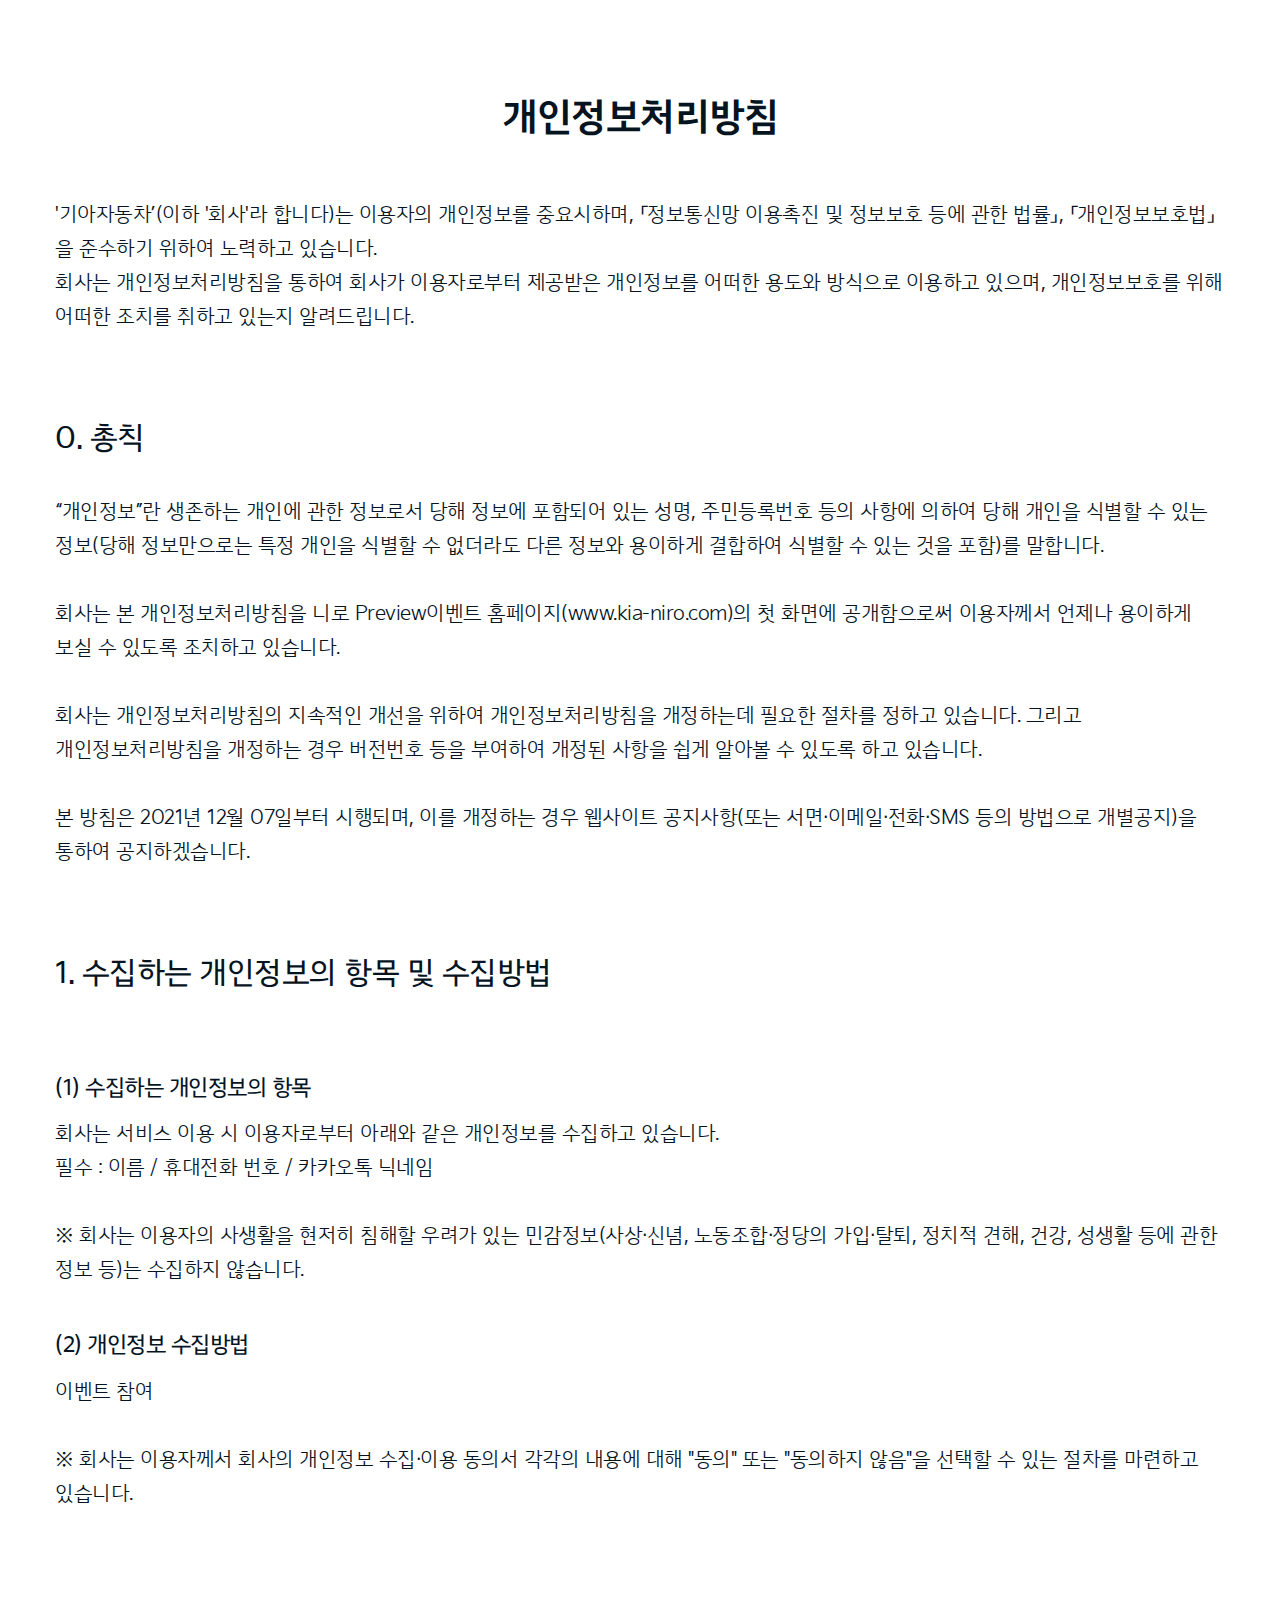
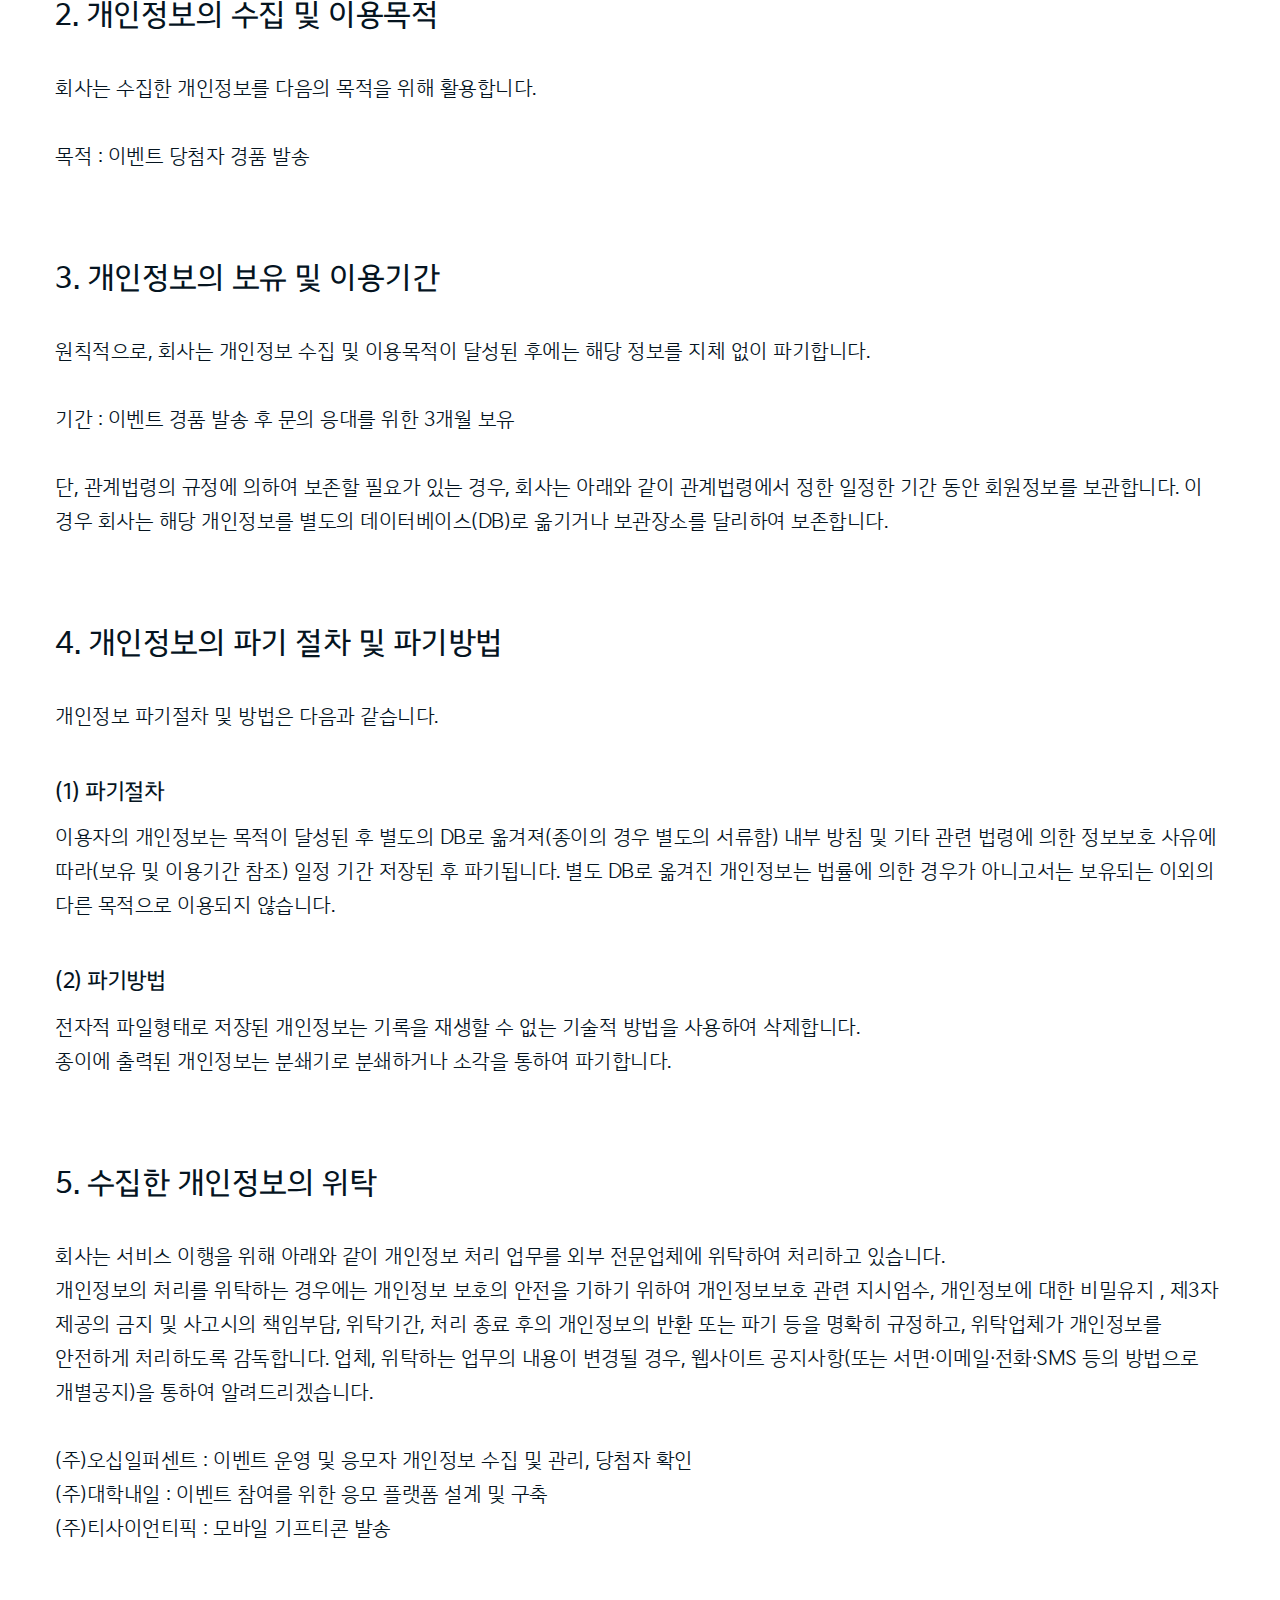
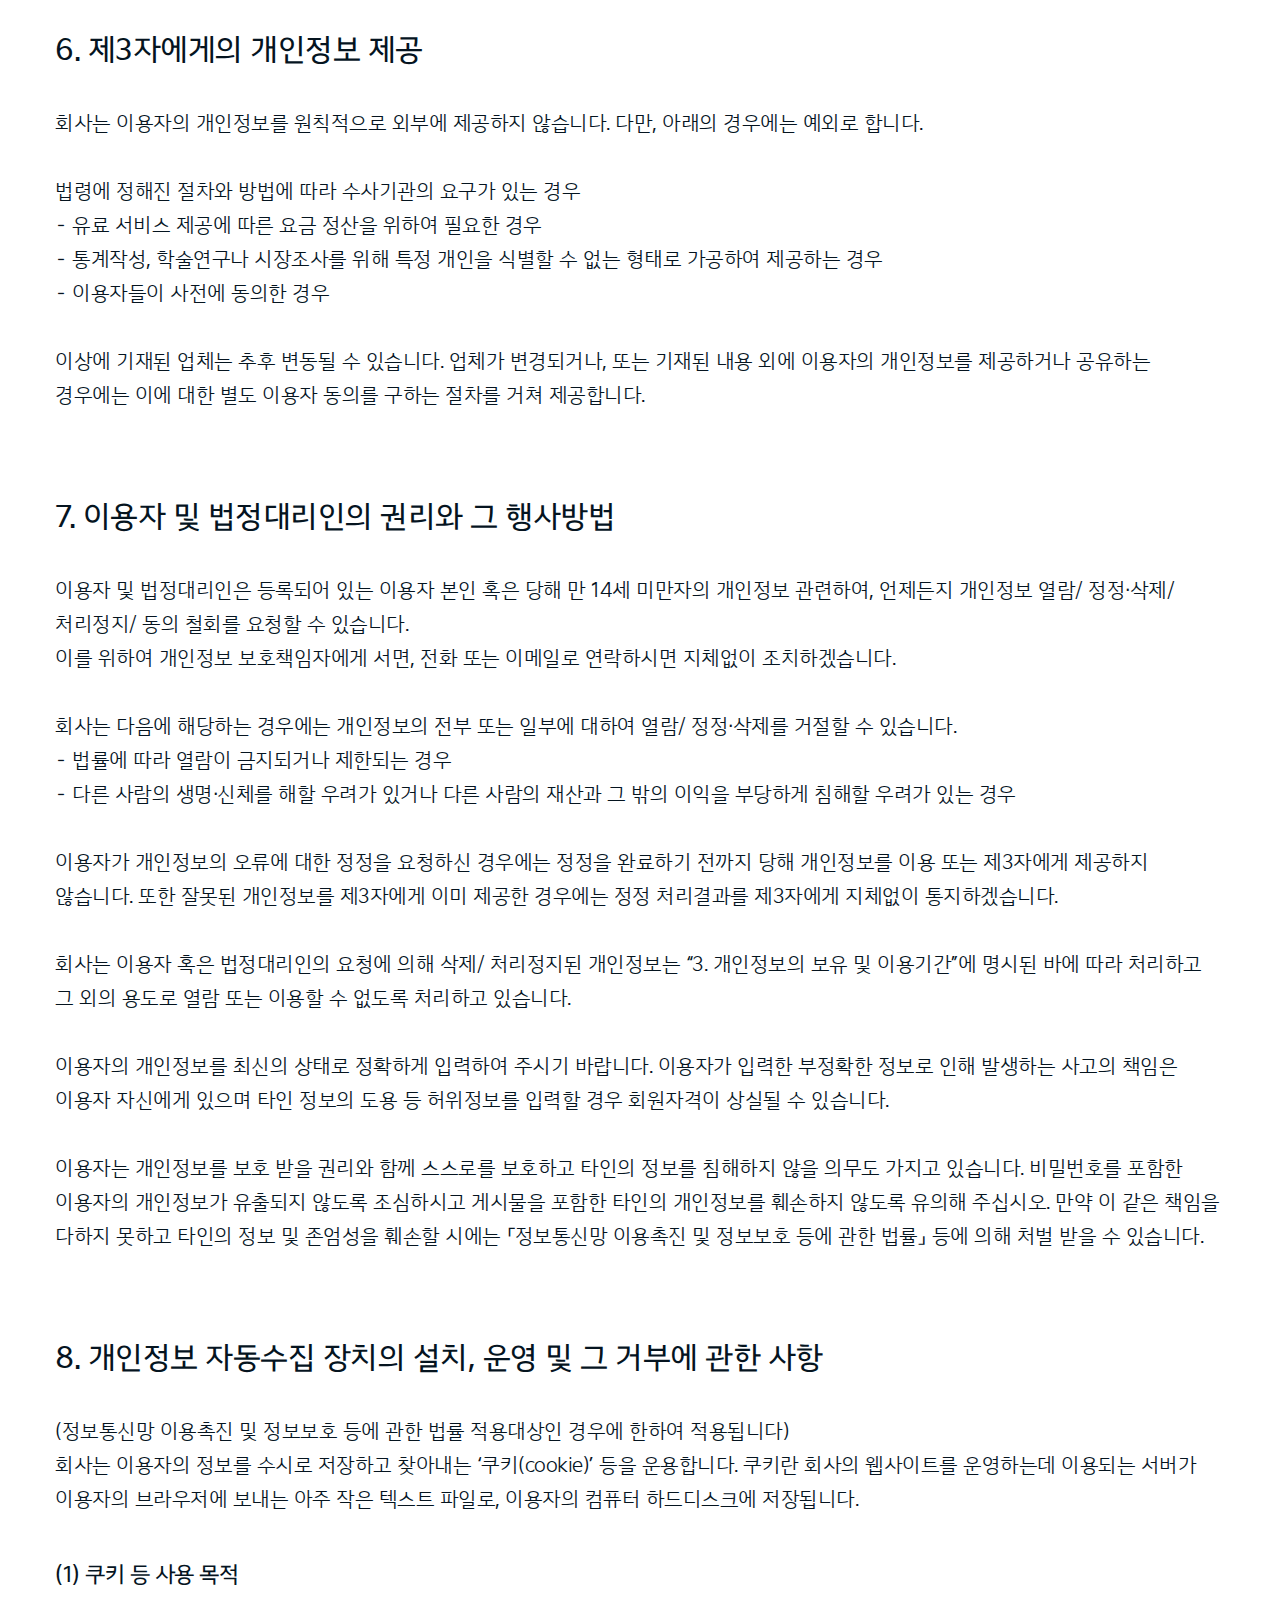
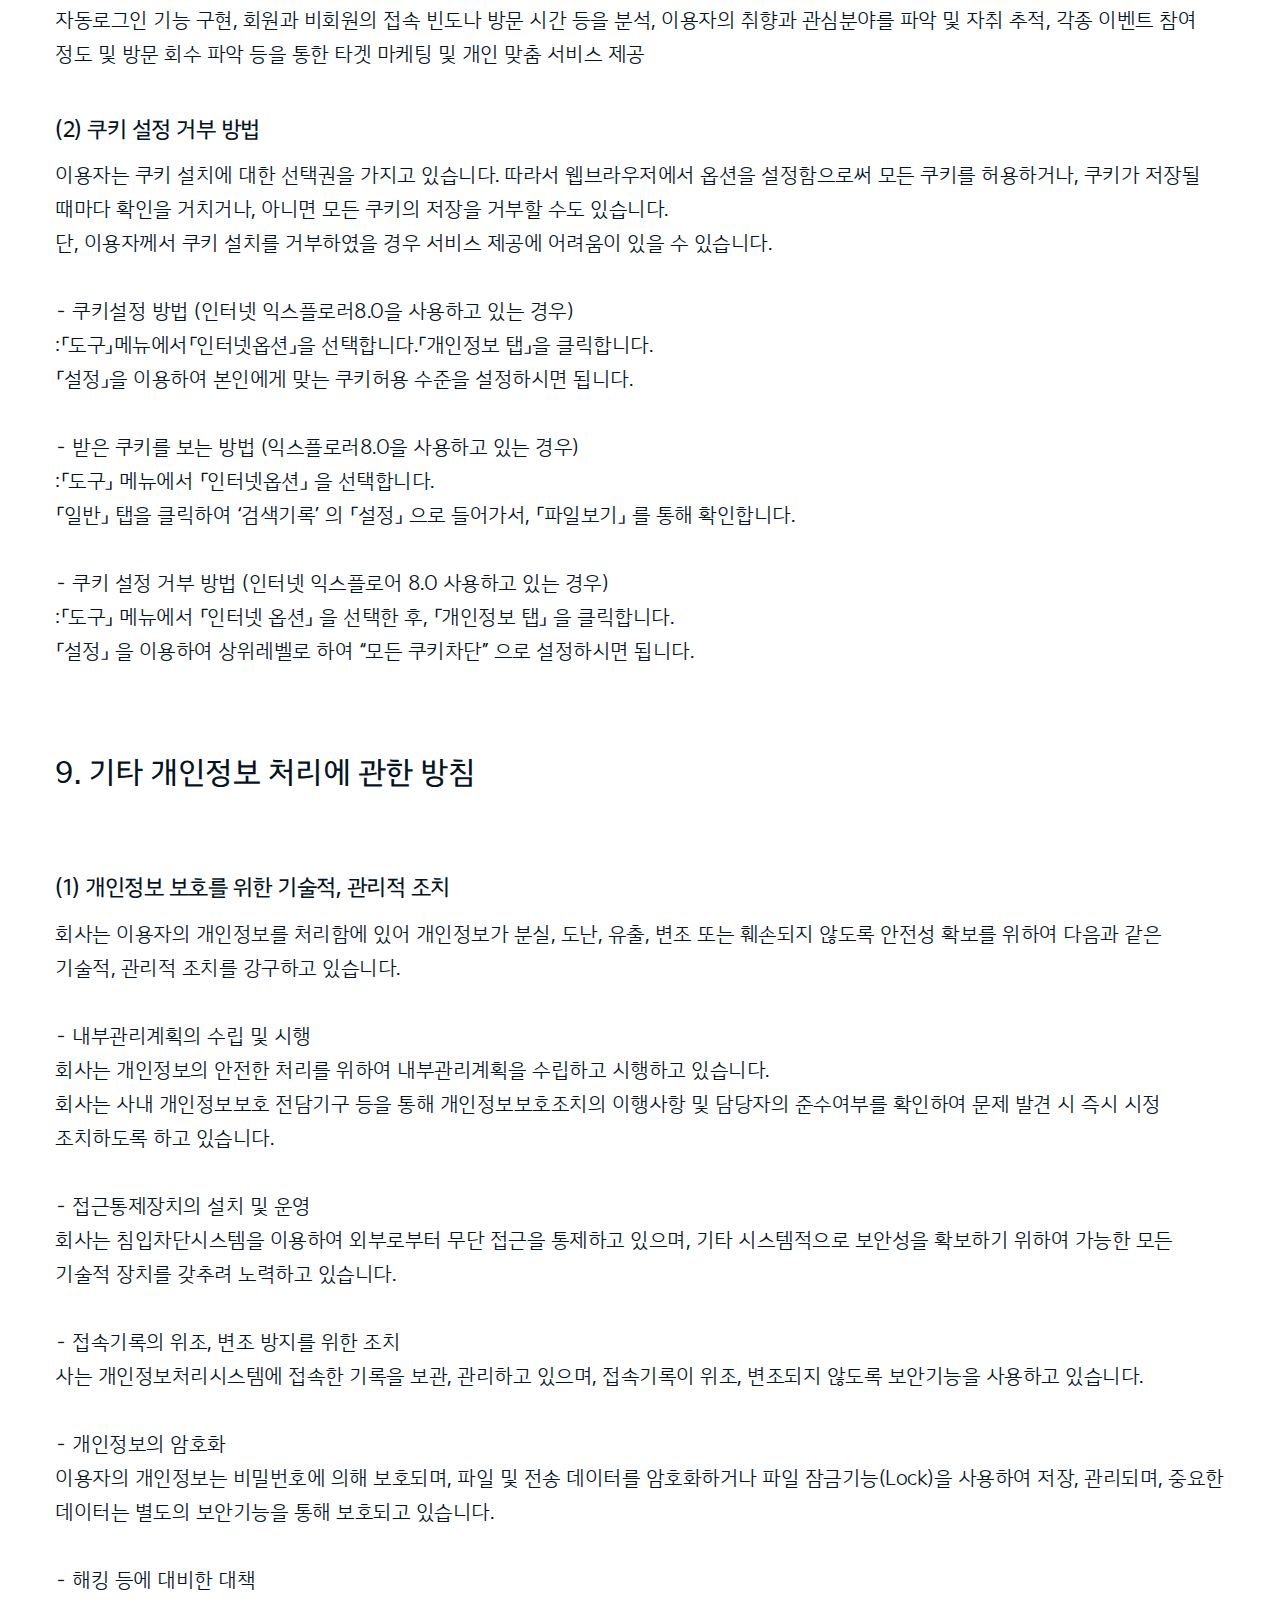
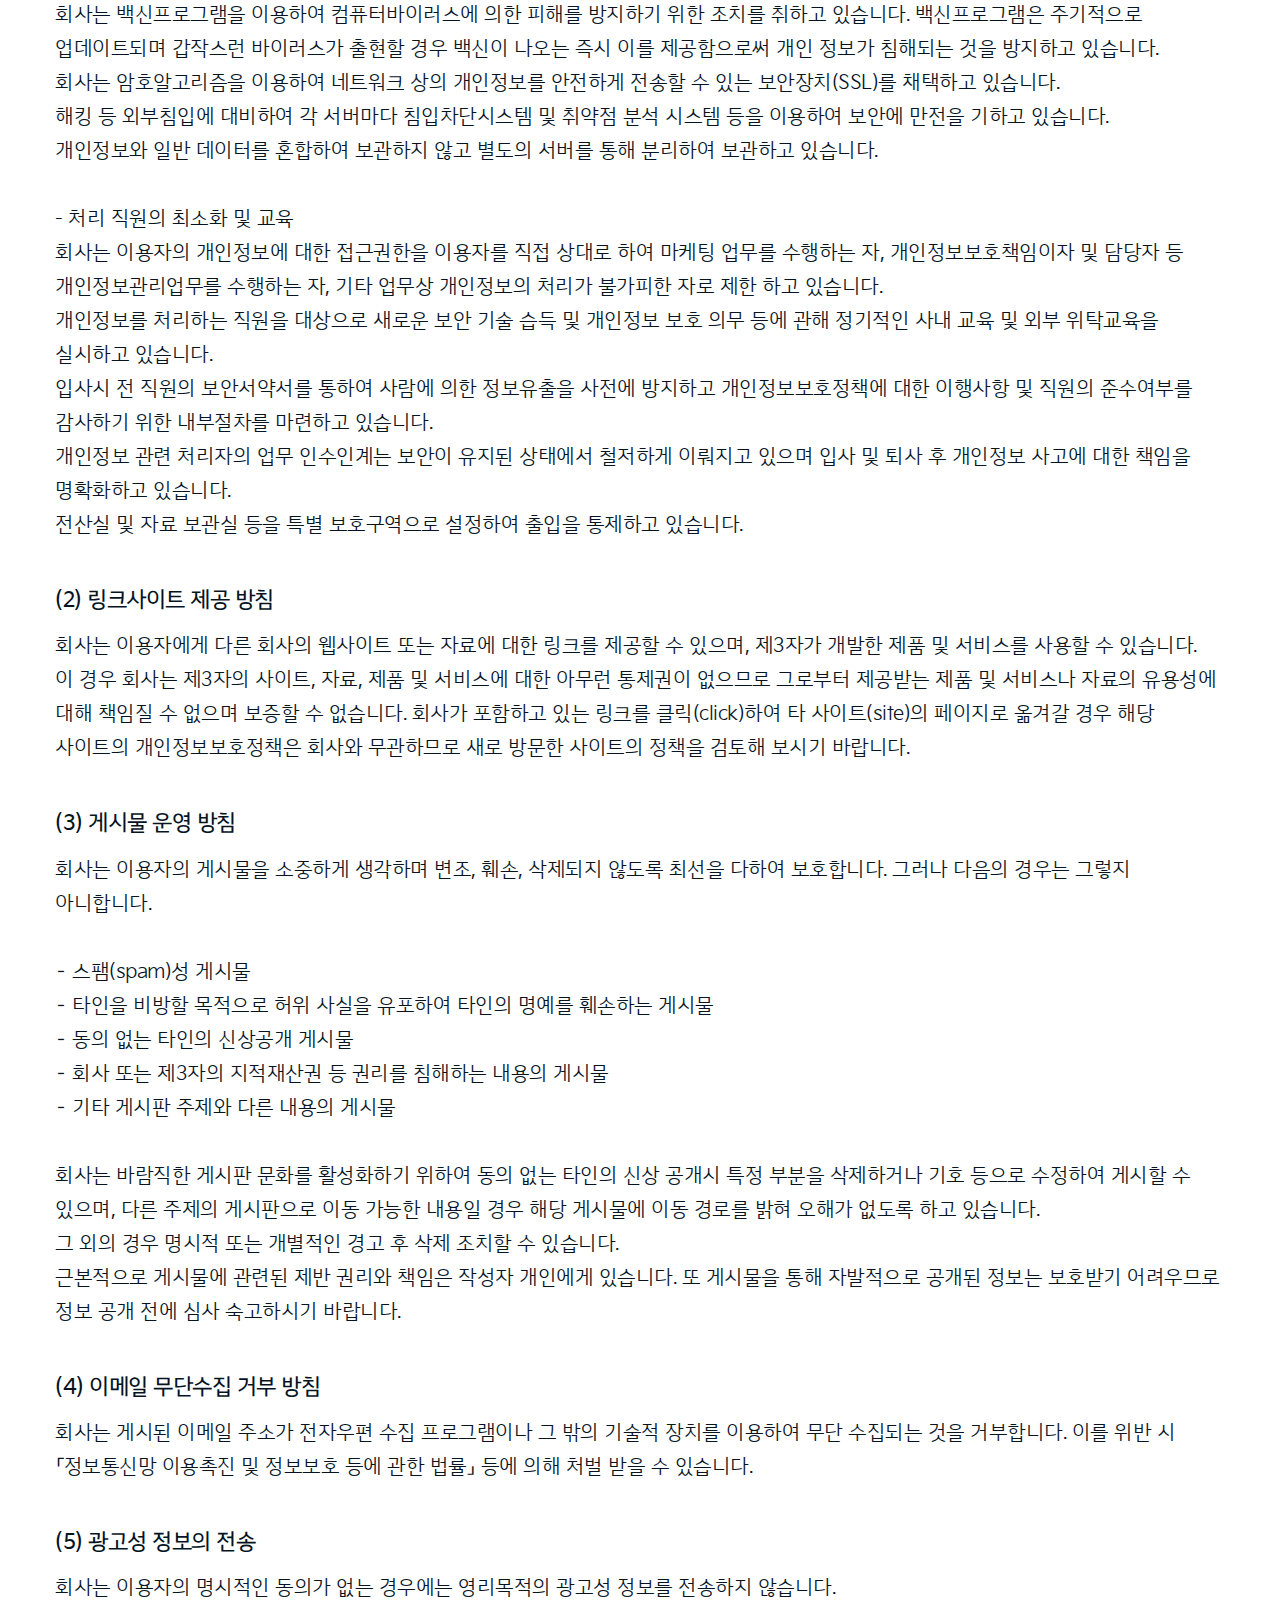
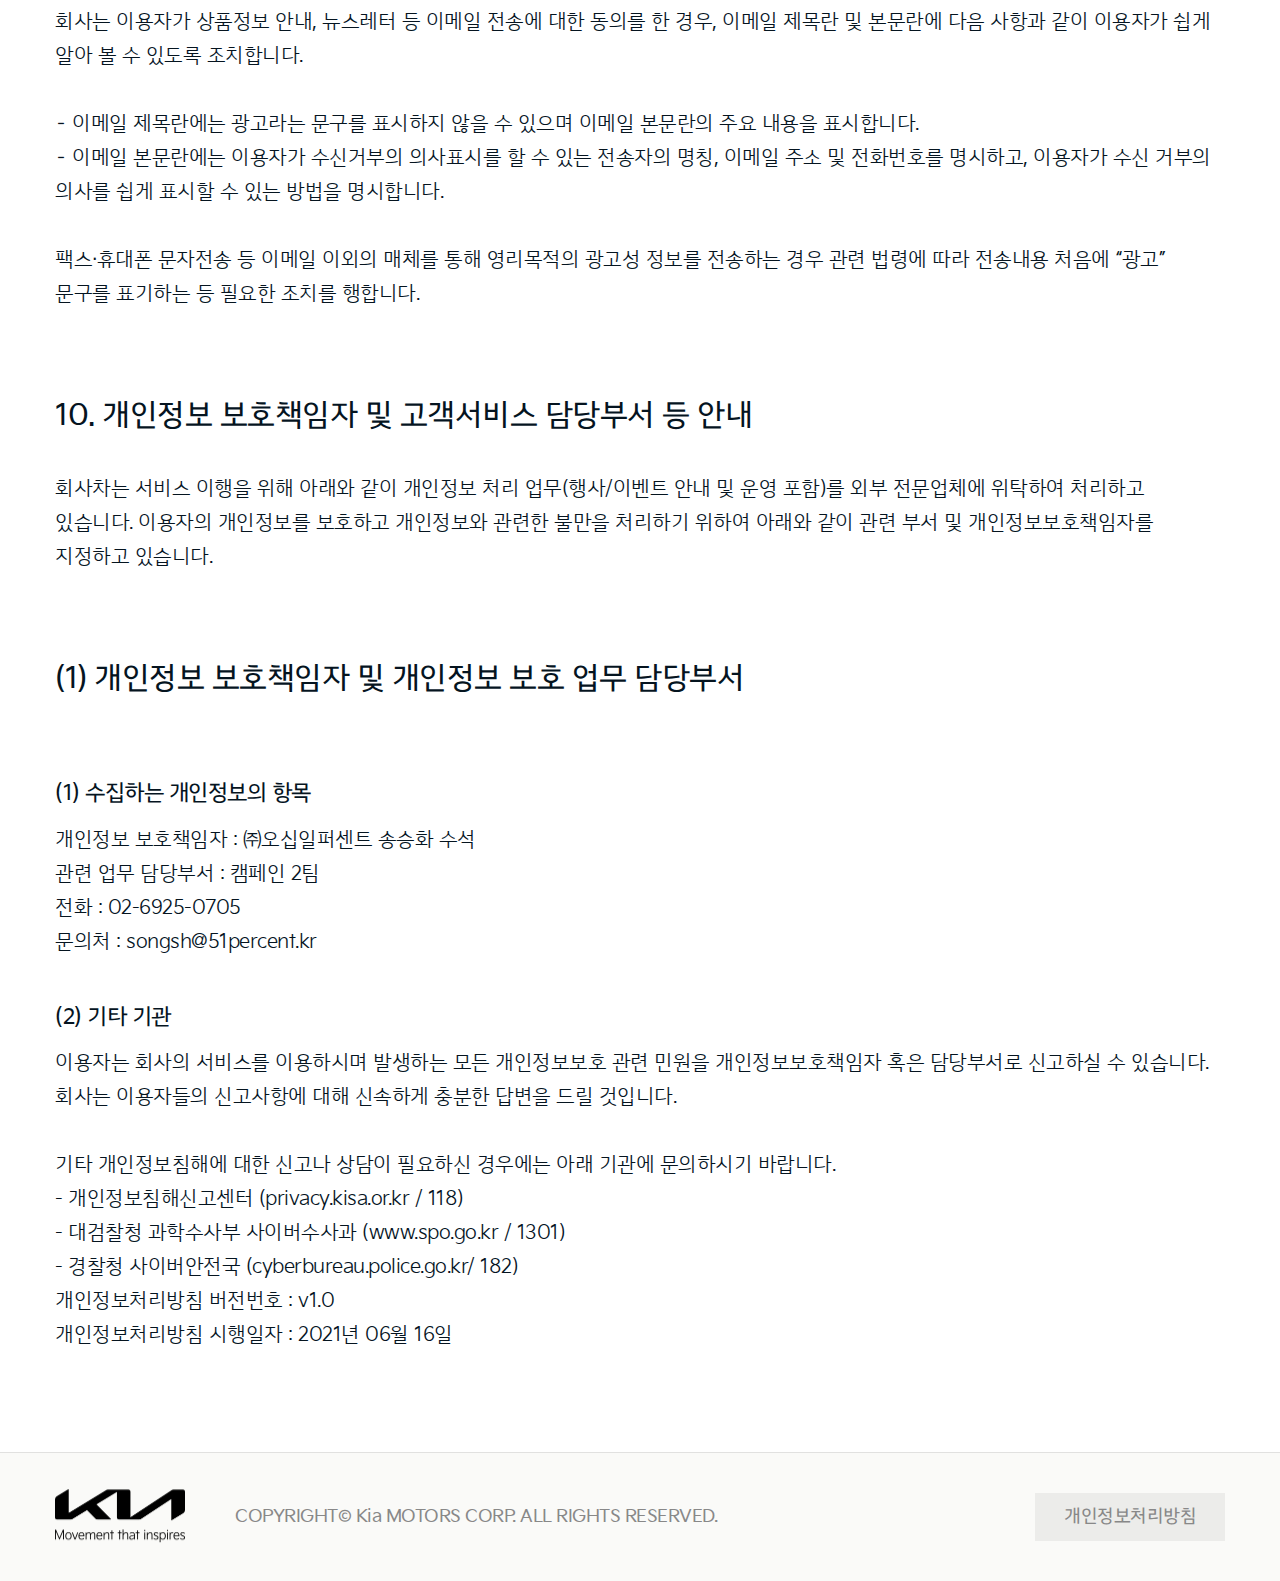
==== views/html/privacy.html @ e2466fe1 "init" ====
<!Doctype html>
<html lang="ko">
    <head>
        <title>The all-new Kia 니로 PREVIEW</title>
        <meta charset="utf-8">
        <meta http-equiv="x-ua-compatible" content="IE=edge">
        <meta name="viewport" content="width=device-width, initial-scale=1.0, maximum-scale=1.0, minimum-scale=1.0, user-scalable=no">
        <meta name="format-detection" content="telephone=no"> <!-- remove phone number style in micrtEdge -->
        <meta name="author" content="univEBIZ_ZOoOe">
        <meta name="keywords" content="니로, 니로 풀체인지, 니로 카카오톡 이벤트, 니로 PREVIEW">
        <meta name="description" content="The all-new Kia 니로 카카오톡 채널에서 소식을 확인하고 경품도 받아가세요!">

        <meta property="og:type" content="website">
        <meta property="og:url" content="">
        <meta property="og:site_name" content="" >
        <meta property="og:title" content="The all-new Kia 니로 PREVIEW">
        <meta property="og:description" content="The all-new Kia 니로 카카오톡 채널에서 소식을 확인하고 경품도 받아가세요!">
        <meta property="og:image" content="../../content/images/share.png">
        <meta property="og:image:width" content="600">
        <meta property="og:image:height" content="315">
        
        <meta name="twitter:card" content="summary">
        <meta name="twitter:site" content="">
        <meta property="twitter:title" content="The all-new Kia 니로 PREVIEW">
        <meta property="twitter:description" content="The all-new Kia 니로 카카오톡 채널에서 소식을 확인하고 경품도 받아가세요!">
        <meta property="twitter:image" content="../../content/images/share.png">

        <link rel="shortcut icon" type="image/x-icon" href="../../content/images/favicon.ico"> <!-- Chrome, Safari, IE -->
        <link rel="icon" type="image/png" href="../../content/images/favicon.png"> <!-- Firefox, Opera -->

        <link href="../../content/styles/style.css" rel="stylesheet">
        <link href="../../content/styles/content.css" rel="stylesheet">

        <script src="../../content/scripts/jquery-3.5.1.min.js"></script>
    </head>
    <body>
        <article class="pt100 pb100">
            <div class="grid1170">
                <h2 class="pb60 fs38 txt-cnt">개인정보처리방침</h2>
                <div class="policy-wrap">
                    <p class="policy-txt fs20">'기아자동차’(이하 '회사'라 합니다)는 이용자의 개인정보를 중요시하며, 「정보통신망 이용촉진 및 정보보호 등에 관한 법률」, 「개인정보보호법」을 준수하기 위하여 노력하고 있습니다.<br>회사는 개인정보처리방침을 통하여 회사가 이용자로부터 제공받은 개인정보를 어떠한 용도와 방식으로 이용하고 있으며, 개인정보보호를 위해 어떠한 조치를 취하고 있는지 알려드립니다.</p>
                </div>
                <dl class="policy-wrap">
                    <dt class="policy-hd-tit fs30">0. 총칙</dt>
                    <dd>
                        <p class="policy-txt fs20">“개인정보”란 생존하는 개인에 관한 정보로서 당해 정보에 포함되어 있는 성명, 주민등록번호 등의 사항에 의하여 당해 개인을 식별할 수 있는 정보(당해 정보만으로는 특정 개인을 식별할 수 없더라도 다른 정보와 용이하게 결합하여 식별할 수 있는 것을 포함)를 말합니다.<br><br>회사는 본 개인정보처리방침을 니로 Preview이벤트 홈페이지(www.kia-niro.com)의 첫 화면에 공개함으로써 이용자께서 언제나 용이하게 보실 수 있도록 조치하고 있습니다.<br><br>회사는 개인정보처리방침의 지속적인 개선을 위하여 개인정보처리방침을 개정하는데 필요한 절차를 정하고 있습니다. 그리고 개인정보처리방침을 개정하는 경우 버전번호 등을 부여하여 개정된 사항을 쉽게 알아볼 수 있도록 하고 있습니다.<br><br>본 방침은 2021년 12월 07일부터 시행되며, 이를 개정하는 경우 웹사이트 공지사항(또는 서면·이메일·전화·SMS 등의 방법으로 개별공지)을 통하여 공지하겠습니다.</p>
                    </dd>
                </dl>
                <dl class="policy-wrap">
                    <dt class="policy-hd-tit fs30">1. 수집하는 개인정보의 항목 및 수집방법</dt>
                    <dd>
                        <strong class="policy-sub-tit fs22">(1) 수집하는 개인정보의 항목</strong>
                        <p class="policy-txt fs20">회사는 서비스 이용 시 이용자로부터 아래와 같은 개인정보를 수집하고 있습니다.<br>필수 : 이름 / 휴대전화 번호 / 카카오톡 닉네임<br><br>※ 회사는 이용자의 사생활을 현저히 침해할 우려가 있는 민감정보(사상·신념, 노동조합·정당의 가입·탈퇴, 정치적 견해, 건강, 성생활 등에 관한 정보 등)는 수집하지 않습니다.</p>
                        <strong class="policy-sub-tit fs22">(2) 개인정보 수집방법</strong>
                        <p class="policy-txt fs20">이벤트 참여<br><br>※ 회사는 이용자께서 회사의 개인정보 수집·이용 동의서 각각의 내용에 대해 "동의" 또는 "동의하지 않음"을 선택할 수 있는 절차를 마련하고 있습니다.</p>
                    </dd>
                </dl>
                <dl class="policy-wrap">
                    <dt class="policy-hd-tit fs30">2. 개인정보의 수집 및 이용목적</dt>
                    <dd>
                        <p class="policy-txt fs20">회사는 수집한 개인정보를 다음의 목적을 위해 활용합니다.<br><br>목적 : 이벤트 당첨자 경품 발송</p>
                    </dd>
                </dl>
                <dl class="policy-wrap">
                    <dt class="policy-hd-tit fs30">3. 개인정보의 보유 및 이용기간</dt>
                    <dd>
                        <p class="policy-txt fs20">원칙적으로, 회사는 개인정보 수집 및 이용목적이 달성된 후에는 해당 정보를 지체 없이 파기합니다.<br><br>기간 : 이벤트 경품 발송 후 문의 응대를 위한 3개월 보유<br><br>단, 관계법령의 규정에 의하여 보존할 필요가 있는 경우, 회사는 아래와 같이 관계법령에서 정한 일정한 기간 동안 회원정보를 보관합니다. 이 경우 회사는 해당 개인정보를 별도의 데이터베이스(DB)로 옮기거나 보관장소를 달리하여 보존합니다.</p>
                    </dd>
                </dl>
                <dl class="policy-wrap">
                    <dt class="policy-hd-tit fs30">4. 개인정보의 파기 절차 및 파기방법</dt>
                    <dd>
                        <p class="policy-txt fs20">개인정보 파기절차 및 방법은 다음과 같습니다.</p>
                        <strong class="policy-sub-tit fs22">(1) 파기절차</strong>
                        <p class="policy-txt fs20">이용자의 개인정보는 목적이 달성된 후 별도의 DB로 옮겨져(종이의 경우 별도의 서류함) 내부 방침 및 기타 관련 법령에 의한 정보보호 사유에 따라(보유 및 이용기간 참조) 일정 기간 저장된 후 파기됩니다. 별도 DB로 옮겨진 개인정보는 법률에 의한 경우가 아니고서는 보유되는 이외의 다른 목적으로 이용되지 않습니다.</p>
                        <strong class="policy-sub-tit fs22">(2) 파기방법</strong>
                        <p class="policy-txt fs20">전자적 파일형태로 저장된 개인정보는 기록을 재생할 수 없는 기술적 방법을 사용하여 삭제합니다.<br>종이에 출력된 개인정보는 분쇄기로 분쇄하거나 소각을 통하여 파기합니다.</p>
                    </dd>
                </dl>
                <dl class="policy-wrap">
                    <dt class="policy-hd-tit fs30">5. 수집한 개인정보의 위탁</dt>
                    <dd>
                        <p class="policy-txt fs20">회사는 서비스 이행을 위해 아래와 같이 개인정보 처리 업무를 외부 전문업체에 위탁하여 처리하고 있습니다.<br>개인정보의 처리를 위탁하는 경우에는 개인정보 보호의 안전을 기하기 위하여 개인정보보호 관련 지시엄수, 개인정보에 대한 비밀유지 , 제3자 제공의 금지 및 사고시의 책임부담, 위탁기간, 처리 종료 후의 개인정보의 반환 또는 파기 등을 명확히 규정하고, 위탁업체가 개인정보를 안전하게 처리하도록 감독합니다. 업체, 위탁하는 업무의 내용이 변경될 경우, 웹사이트 공지사항(또는 서면·이메일·전화·SMS 등의 방법으로 개별공지)을 통하여 알려드리겠습니다.<br><br>(주)오십일퍼센트 : 이벤트 운영 및 응모자 개인정보 수집 및 관리, 당첨자 확인<br>(주)대학내일 : 이벤트 참여를 위한 응모 플랫폼 설계 및 구축<br>(주)티사이언티픽 : 모바일 기프티콘 발송</p>
                    </dd>
                </dl>
                <dl class="policy-wrap">
                    <dt class="policy-hd-tit fs30">6. 제3자에게의 개인정보 제공</dt>
                    <dd>
                        <p class="policy-txt fs20">회사는 이용자의 개인정보를 원칙적으로 외부에 제공하지 않습니다. 다만, 아래의 경우에는 예외로 합니다.<br><br>법령에 정해진 절차와 방법에 따라 수사기관의 요구가 있는 경우<br>– 유료 서비스 제공에 따른 요금 정산을 위하여 필요한 경우<br>– 통계작성, 학술연구나 시장조사를 위해 특정 개인을 식별할 수 없는 형태로 가공하여 제공하는 경우<br>– 이용자들이 사전에 동의한 경우<br><br>이상에 기재된 업체는 추후 변동될 수 있습니다. 업체가 변경되거나, 또는 기재된 내용 외에 이용자의 개인정보를 제공하거나 공유하는 경우에는 이에 대한 별도 이용자 동의를 구하는 절차를 거쳐 제공합니다.</p>
                    </dd>
                </dl>
                <dl class="policy-wrap">
                    <dt class="policy-hd-tit fs30">7. 이용자 및 법정대리인의 권리와 그 행사방법</dt>
                    <dd>
                        <p class="policy-txt fs20">이용자 및 법정대리인은 등록되어 있는 이용자 본인 혹은 당해 만 14세 미만자의 개인정보 관련하여, 언제든지 개인정보 열람/ 정정·삭제/ 처리정지/ 동의 철회를 요청할 수 있습니다.<br>이를 위하여 개인정보 보호책임자에게 서면, 전화 또는 이메일로 연락하시면 지체없이 조치하겠습니다.<br><br>회사는 다음에 해당하는 경우에는 개인정보의 전부 또는 일부에 대하여 열람/ 정정·삭제를 거절할 수 있습니다.<br>– 법률에 따라 열람이 금지되거나 제한되는 경우<br>– 다른 사람의 생명·신체를 해할 우려가 있거나 다른 사람의 재산과 그 밖의 이익을 부당하게 침해할 우려가 있는 경우<br><br>이용자가 개인정보의 오류에 대한 정정을 요청하신 경우에는 정정을 완료하기 전까지 당해 개인정보를 이용 또는 제3자에게 제공하지 않습니다. 또한 잘못된 개인정보를 제3자에게 이미 제공한 경우에는 정정 처리결과를 제3자에게 지체없이 통지하겠습니다.<br><br>회사는 이용자 혹은 법정대리인의 요청에 의해 삭제/ 처리정지된 개인정보는 “3. 개인정보의 보유 및 이용기간”에 명시된 바에 따라 처리하고 그 외의 용도로 열람 또는 이용할 수 없도록 처리하고 있습니다.<br><br>이용자의 개인정보를 최신의 상태로 정확하게 입력하여 주시기 바랍니다. 이용자가 입력한 부정확한 정보로 인해 발생하는 사고의 책임은 이용자 자신에게 있으며 타인 정보의 도용 등 허위정보를 입력할 경우 회원자격이 상실될 수 있습니다.<br><br>이용자는 개인정보를 보호 받을 권리와 함께 스스로를 보호하고 타인의 정보를 침해하지 않을 의무도 가지고 있습니다. 비밀번호를 포함한 이용자의 개인정보가 유출되지 않도록 조심하시고 게시물을 포함한 타인의 개인정보를 훼손하지 않도록 유의해 주십시오. 만약 이 같은 책임을 다하지 못하고 타인의 정보 및 존엄성을 훼손할 시에는 「정보통신망 이용촉진 및 정보보호 등에 관한 법률」 등에 의해 처벌 받을 수 있습니다.</p>
                    </dd>
                </dl>
                <dl class="policy-wrap">
                    <dt class="policy-hd-tit fs30">8. 개인정보 자동수집 장치의 설치, 운영 및 그 거부에 관한 사항</dt>
                    <dd>
                        <p class="policy-txt fs20">(정보통신망 이용촉진 및 정보보호 등에 관한 법률 적용대상인 경우에 한하여 적용됩니다)<br>회사는 이용자의 정보를 수시로 저장하고 찾아내는 ‘쿠키(cookie)’ 등을 운용합니다. 쿠키란 회사의 웹사이트를 운영하는데 이용되는 서버가 이용자의 브라우저에 보내는 아주 작은 텍스트 파일로, 이용자의 컴퓨터 하드디스크에 저장됩니다.</p>
                        <strong class="policy-sub-tit fs22">(1) 쿠키 등 사용 목적</strong>
                        <p class="policy-txt fs20">자동로그인 기능 구현, 회원과 비회원의 접속 빈도나 방문 시간 등을 분석, 이용자의 취향과 관심분야를 파악 및 자취 추적, 각종 이벤트 참여 정도 및 방문 회수 파악 등을 통한 타겟 마케팅 및 개인 맞춤 서비스 제공</p>
                        <strong class="policy-sub-tit fs22">(2) 쿠키 설정 거부 방법</strong>
                        <p class="policy-txt fs20">이용자는 쿠키 설치에 대한 선택권을 가지고 있습니다. 따라서 웹브라우저에서 옵션을 설정함으로써 모든 쿠키를 허용하거나, 쿠키가 저장될 때마다 확인을 거치거나, 아니면 모든 쿠키의 저장을 거부할 수도 있습니다.<br>단, 이용자께서 쿠키 설치를 거부하였을 경우 서비스 제공에 어려움이 있을 수 있습니다.<br><br>– 쿠키설정 방법 (인터넷 익스플로러8.0을 사용하고 있는 경우)<br>:「도구」메뉴에서「인터넷옵션」을 선택합니다.「개인정보 탭」을 클릭합니다.<br>「설정」을 이용하여 본인에게 맞는 쿠키허용 수준을 설정하시면 됩니다.<br><br>– 받은 쿠키를 보는 방법 (익스플로러8.0을 사용하고 있는 경우)<br>:「도구」 메뉴에서 「인터넷옵션」 을 선택합니다.<br>「일반」 탭을 클릭하여 ‘검색기록’ 의 「설정」 으로 들어가서, 「파일보기」 를 통해 확인합니다.<br><br>– 쿠키 설정 거부 방법 (인터넷 익스플로어 8.0 사용하고 있는 경우)<br>:「도구」 메뉴에서 「인터넷 옵션」 을 선택한 후, 「개인정보 탭」 을 클릭합니다.<br>「설정」 을 이용하여 상위레벨로 하여 “모든 쿠키차단” 으로 설정하시면 됩니다.</p>
                    </dd>
                </dl>
                <dl class="policy-wrap">
                    <dt class="policy-hd-tit fs30">9. 기타 개인정보 처리에 관한 방침</dt>
                    <dd>
                        <strong class="policy-sub-tit fs22">(1) 개인정보 보호를 위한 기술적, 관리적 조치</strong>
                        <p class="policy-txt fs20">회사는 이용자의 개인정보를 처리함에 있어 개인정보가 분실, 도난, 유출, 변조 또는 훼손되지 않도록 안전성 확보를 위하여 다음과 같은 기술적, 관리적 조치를 강구하고 있습니다.<br><br>– 내부관리계획의 수립 및 시행<br>회사는 개인정보의 안전한 처리를 위하여 내부관리계획을 수립하고 시행하고 있습니다.<br>회사는 사내 개인정보보호 전담기구 등을 통해 개인정보보호조치의 이행사항 및 담당자의 준수여부를 확인하여 문제 발견 시 즉시 시정 조치하도록 하고 있습니다.<br><br>– 접근통제장치의 설치 및 운영<br>회사는 침입차단시스템을 이용하여 외부로부터 무단 접근을 통제하고 있으며, 기타 시스템적으로 보안성을 확보하기 위하여 가능한 모든 기술적 장치를 갖추려 노력하고 있습니다.<br><br>– 접속기록의 위조, 변조 방지를 위한 조치<br>사는 개인정보처리시스템에 접속한 기록을 보관, 관리하고 있으며, 접속기록이 위조, 변조되지 않도록 보안기능을 사용하고 있습니다.<br><br>– 개인정보의 암호화<br>이용자의 개인정보는 비밀번호에 의해 보호되며, 파일 및 전송 데이터를 암호화하거나 파일 잠금기능(Lock)을 사용하여 저장, 관리되며, 중요한 데이터는 별도의 보안기능을 통해 보호되고 있습니다.<br><br>– 해킹 등에 대비한 대책<br>회사는 백신프로그램을 이용하여 컴퓨터바이러스에 의한 피해를 방지하기 위한 조치를 취하고 있습니다. 백신프로그램은 주기적으로 업데이트되며 갑작스런 바이러스가 출현할 경우 백신이 나오는 즉시 이를 제공함으로써 개인 정보가 침해되는 것을 방지하고 있습니다.<br>회사는 암호알고리즘을 이용하여 네트워크 상의 개인정보를 안전하게 전송할 수 있는 보안장치(SSL)를 채택하고 있습니다.<br>해킹 등 외부침입에 대비하여 각 서버마다 침입차단시스템 및 취약점 분석 시스템 등을 이용하여 보안에 만전을 기하고 있습니다.<br>개인정보와 일반 데이터를 혼합하여 보관하지 않고 별도의 서버를 통해 분리하여 보관하고 있습니다.<br><br>- 처리 직원의 최소화 및 교육<br>회사는 이용자의 개인정보에 대한 접근권한을 이용자를 직접 상대로 하여 마케팅 업무를 수행하는 자, 개인정보보호책임이자 및 담당자 등 개인정보관리업무를 수행하는 자, 기타 업무상 개인정보의 처리가 불가피한 자로 제한 하고 있습니다.<br>개인정보를 처리하는 직원을 대상으로 새로운 보안 기술 습득 및 개인정보 보호 의무 등에 관해 정기적인 사내 교육 및 외부 위탁교육을 실시하고 있습니다.<br>입사시 전 직원의 보안서약서를 통하여 사람에 의한 정보유출을 사전에 방지하고 개인정보보호정책에 대한 이행사항 및 직원의 준수여부를 감사하기 위한 내부절차를 마련하고 있습니다.<br>개인정보 관련 처리자의 업무 인수인계는 보안이 유지된 상태에서 철저하게 이뤄지고 있으며 입사 및 퇴사 후 개인정보 사고에 대한 책임을 명확화하고 있습니다.<br>전산실 및 자료 보관실 등을 특별 보호구역으로 설정하여 출입을 통제하고 있습니다.</p>
                        <strong class="policy-sub-tit fs22">(2) 링크사이트 제공 방침</strong>
                        <p class="policy-txt fs20">회사는 이용자에게 다른 회사의 웹사이트 또는 자료에 대한 링크를 제공할 수 있으며, 제3자가 개발한 제품 및 서비스를 사용할 수 있습니다.<br>이 경우 회사는 제3자의 사이트, 자료, 제품 및 서비스에 대한 아무런 통제권이 없으므로 그로부터 제공받는 제품 및 서비스나 자료의 유용성에 대해 책임질 수 없으며 보증할 수 없습니다. 회사가 포함하고 있는 링크를 클릭(click)하여 타 사이트(site)의 페이지로 옮겨갈 경우 해당 사이트의 개인정보보호정책은 회사와 무관하므로 새로 방문한 사이트의 정책을 검토해 보시기 바랍니다.</p>
                        <strong class="policy-sub-tit fs22">(3) 게시물 운영 방침</strong>
                        <p class="policy-txt fs20">회사는 이용자의 게시물을 소중하게 생각하며 변조, 훼손, 삭제되지 않도록 최선을 다하여 보호합니다. 그러나 다음의 경우는 그렇지 아니합니다.<br><br>– 스팸(spam)성 게시물<br>– 타인을 비방할 목적으로 허위 사실을 유포하여 타인의 명예를 훼손하는 게시물<br>– 동의 없는 타인의 신상공개 게시물<br>– 회사 또는 제3자의 지적재산권 등 권리를 침해하는 내용의 게시물<br>– 기타 게시판 주제와 다른 내용의 게시물<br><br>회사는 바람직한 게시판 문화를 활성화하기 위하여 동의 없는 타인의 신상 공개시 특정 부분을 삭제하거나 기호 등으로 수정하여 게시할 수 있으며, 다른 주제의 게시판으로 이동 가능한 내용일 경우 해당 게시물에 이동 경로를 밝혀 오해가 없도록 하고 있습니다.<br>그 외의 경우 명시적 또는 개별적인 경고 후 삭제 조치할 수 있습니다.<br>근본적으로 게시물에 관련된 제반 권리와 책임은 작성자 개인에게 있습니다. 또 게시물을 통해 자발적으로 공개된 정보는 보호받기 어려우므로 정보 공개 전에 심사 숙고하시기 바랍니다.</p>
                        <strong class="policy-sub-tit fs22">(4) 이메일 무단수집 거부 방침</strong>
                        <p class="policy-txt fs20">회사는 게시된 이메일 주소가 전자우편 수집 프로그램이나 그 밖의 기술적 장치를 이용하여 무단 수집되는 것을 거부합니다. 이를 위반 시 「정보통신망 이용촉진 및 정보보호 등에 관한 법률」 등에 의해 처벌 받을 수 있습니다.</p>
                        <strong class="policy-sub-tit fs22">(5) 광고성 정보의 전송</strong>
                        <p class="policy-txt fs20">회사는 이용자의 명시적인 동의가 없는 경우에는 영리목적의 광고성 정보를 전송하지 않습니다.<br>회사는 이용자가 상품정보 안내, 뉴스레터 등 이메일 전송에 대한 동의를 한 경우, 이메일 제목란 및 본문란에 다음 사항과 같이 이용자가 쉽게 알아 볼 수 있도록 조치합니다.<br><br> – 이메일 제목란에는 광고라는 문구를 표시하지 않을 수 있으며 이메일 본문란의 주요 내용을 표시합니다.<br>– 이메일 본문란에는 이용자가 수신거부의 의사표시를 할 수 있는 전송자의 명칭, 이메일 주소 및 전화번호를 명시하고, 이용자가 수신 거부의 의사를 쉽게 표시할 수 있는 방법을 명시합니다.<br><br>팩스·휴대폰 문자전송 등 이메일 이외의 매체를 통해 영리목적의 광고성 정보를 전송하는 경우 관련 법령에 따라 전송내용 처음에 “광고” 문구를 표기하는 등 필요한 조치를 행합니다.</p>
                    </dd>
                </dl>
                <dl class="policy-wrap">
                    <dt class="policy-hd-tit fs30">10. 개인정보 보호책임자 및 고객서비스 담당부서 등 안내</dt>
                    <dd>
                        <p class="policy-txt fs20">회사차는 서비스 이행을 위해 아래와 같이 개인정보 처리 업무(행사/이벤트 안내 및 운영 포함)를 외부 전문업체에 위탁하여 처리하고 있습니다. 이용자의 개인정보를 보호하고 개인정보와 관련한 불만을 처리하기 위하여 아래와 같이 관련 부서 및 개인정보보호책임자를 지정하고 있습니다.</p>
                        <dl class="policy-wrap">
                            <dt class="policy-hd-tit fs30">(1) 개인정보 보호책임자 및 개인정보 보호 업무 담당부서</dt>
                            <dd>
                                <strong class="policy-sub-tit fs22">(1) 수집하는 개인정보의 항목</strong>
                                <p class="policy-txt fs20">개인정보 보호책임자 : ㈜오십일퍼센트 송승화 수석<br>관련 업무 담당부서 : 캠페인 2팀<br>전화 : 02-6925-0705<br>문의처 : songsh@51percent.kr</p>
                                <strong class="policy-sub-tit fs22">(2) 기타 기관</strong>
                                <p class="policy-txt fs20">이용자는 회사의 서비스를 이용하시며 발생하는 모든 개인정보보호 관련 민원을 개인정보보호책임자 혹은 담당부서로 신고하실 수 있습니다. 회사는 이용자들의 신고사항에 대해 신속하게 충분한 답변을 드릴 것입니다.<br><br>기타 개인정보침해에 대한 신고나 상담이 필요하신 경우에는 아래 기관에 문의하시기 바랍니다.<br>- 개인정보침해신고센터 (privacy.kisa.or.kr / 118)<br>- 대검찰청 과학수사부 사이버수사과 (www.spo.go.kr / 1301)<br>- 경찰청 사이버안전국 (cyberbureau.police.go.kr/ 182)</p>
                            </dd>
                        </dl>
                    </dd>
                </dl>
                <div class="policy-wrap">
                    <p class="policy-txt fs20">개인정보처리방침 버전번호 : v1.0<br>개인정보처리방침 시행일자 : 2021년 06월 16일</p>
                </div>
            </div>
        </article>
        <!-- footer START -->
        <footer>
            <div class="grid1170">
                <div class="ft-wrap flex-box flex-spc__btw flex-align__cnt">
                    <div class="ft-wrap__lt">
                        <span class="ft-logo"><img src="../../content/images/footer-logo.png" alt="기아 로고"></span>
                        <p class="copyright fs18">COPYRIGHT© Kia MOTORS CORP. ALL RIGHTS RESERVED.</p>
                    </div>
                    <div class="ft-wrap__rt">
                        <a href="privacy.html" class="ft-btn fs18">개인정보처리방침</a>
                    </div>
                </div>
            </div>
        </footer>
        <!-- //footer END -->
    </body>
</html>
---- content/styles/style.css ----
@charset "utf-8";

/*==============================================

    --------------------------------------------
    * Date  :   2021.06.11
    * Name  :   style.css
    --------------------------------------------

    - css list -

    01. font.css
    02. reset.css
    03. template.css

==============================================*/

@import "fonts.css";
@import "reset.css";
@import "template.css";
---- content/styles/content.css ----
@charset "utf-8";

/*============================================================
footer
============================================================*/
footer {
    padding: 2rem 0;
    color: #888;
    background-color: #fafaf8;
    border-top: 1px solid #e1e1e0;
}
.ft-wrap__lt {
    position: relative;
    padding-left: 9rem;
}
.ft-logo {
    display: inline-block;
    position: absolute;
    top: 50%;
    left: 0;
    -webkit-transform: translateY(-50%);
    transform: translateY(-50%);
    width: 6.5rem;
}
.ft-btn {
    display: inline-block;
    padding: 0.75rem 0;
    width: 9.5rem;
    text-align: center;
    background-color: #ececea;
}

@media screen and (max-width: 575.98px) {
    main + footer {
        padding-bottom: 9rem;
    }
    .ft-wrap {
        display: block;
        text-align: center;
    }
    .ft-wrap__lt {
        padding-left: 0;
        width: 100%;
    }
    .ft-logo {
        position: relative;
        top: auto;
        left: auto;
        -webkit-transform: translateY(0);
        transform: translateY(0);
        width: 5.5rem;
    }
    .copyright {
        padding-top: 1rem;
    }
    .ft-btn {
        margin-top: 1rem;
        padding: 1rem 0;
        width: 11.5rem;
    }
}

/*============================================================
main
============================================================*/
main {
    letter-spacing: -1px;
}
/* 플로팅 메뉴
============================================================*/
.main-flt-menu-list {
    position: fixed;
    top: 5rem;
    right: 14%;
    padding: 0 5px;
    width: 5rem;
    background-color: #f3c300;
    border-radius: 10px;
    z-index: 5;
}
.main-flt-menu {
    display: block;
    padding: 1rem 0;
    font-weight: 700;
    font-size: 0.75rem;
    color: #000;
    line-height: 1.4;
    text-align: center;  
}
.main-flt-menu-list li + li .main-flt-menu {
    border-top: 1px solid #46525d;
}
.main-flt-menu-list a.box {
    position: relative;
    z-index: 1;
}
.main-flt-menu-list a.box::before {
    content: '';
    position: absolute;
    top: 50%;
    left: 50%;
    transform: translate(-50%, -50%);
    width: 100%;
    height: 61.29%;
    background: #c29c00;
    z-index: -1;
    border-radius: 2.25rem;
}
@media screen and (max-width: 1919.98px) {
    .main-flt-menu-list {
        right: 20px;
    }
}
@media screen and (max-width: 575.98px) {
    .main-flt-menu-list {
        display: flex;
        flex-wrap: wrap;
        top: auto;
        bottom: 0;
        left: 0;
        right: auto;
        padding: 0;
        width: 100%;
        background-color: #13202c;
        border-radius: 0;
    }
    .main-flt-menu-list li {
        position: relative;
        width: 33.33%;
        height: 7rem;
    }
    .main-flt-menu-list li:first-child {
        background-color: #1e262a;
    }
    .main-flt-menu-list li:nth-child(2) {
        background-color: #f3c300;
    }
    .main-flt-menu-list li:last-child {
        background-color: #6d6e71;
    }
    .main-flt-menu {
        position: absolute;
        top: 50%;
        left: 0;
        -webkit-transform: translateY(-50%);
        transform: translateY(-50%);
        width: 100%;
        font-size: 1.1rem;
        color: #fff;
    }
    .main-flt-menu-list li + li .main-flt-menu {
        border-top: 0;
    }
    .main-flt-menu-list li:nth-child(2) .main-flt-menu {
        color: #000 !important;
    }
    .main-flt-menu-list a.box::before {
        display: none;
    }
}
/* 비쥬얼
============================================================*/
.main-vsl-area {
    height: 54.65rem;
    background: url("../images/main-visual-bg.jpg") no-repeat center top;
    background-size: cover;
}
.main-vsl-cont {
    display: flex;
    flex-direction: column;
    align-items: center;
    padding-top: 4rem;
}
.main-vsl-label {
    display: inline-block;
    padding: 0.75rem 1.25rem 6px 1.25rem;
}
.main-vsl-tit {
    width: 32.95rem;
}
.main-vsl-txt {
    padding-top: 1.2rem;
    line-height: 1.4;
}
.main-vsl-txt em {
    display: inline-block;
    font-style: normal;
    border-bottom: 4px solid #f5cb20;
}
@media all and (min-width:768px) and (max-width:1024px) {
    .main-vsl-area {
        height: 39.65rem;
    }
    .main-vsl-cont {
        padding-top: 3rem;
    }
    .main-vsl-label {
        font-size: 1.3rem;
    }
    .main-vsl-tit {
        width: 22.95rem;
    }
    .main-vsl-txt {
        font-size: 1.2rem;
    }
    .main-vsl-txt strong {
        font-size: 1.3rem;
    }
}
@media screen and (max-width: 575.98px) {
    .main-vsl-area {
        height: 47.5rem;
        background: #e4ebf3 url("../images/main-visual-bg-mo.jpg") no-repeat center top;
        background-size: cover;
    }
    .main-vsl-label {
        padding: 0.75rem 1rem;
        border-width: 1px;
    }
    .main-vsl-tit {
        width: 16rem;
    }
    .main-vsl-txt em {
        border-width: 2px;
    }
    .main-vsl-txt,
    .main-vsl-txt strong {
        font-size: 1.2rem;
    }
    .main-vsl-txt strong {
        font-size: 1.3rem;
    }
}
@media screen and (max-width: 375.98px) {
    .main-vsl-area {
        height: 43rem;
    }
}
@media screen and (max-width: 360.98px) {
    .main-vsl-area {
        height: 41.5rem;
    }
}
@media screen and (max-width: 320.98px) {
    .main-vsl-area {
        height: 37rem;
    }
    .main-vsl-txt,
    .main-vsl-txt strong {
        font-size: 1.1rem;
    }
    .main-vsl-txt strong {
        font-size: 1.2rem;
    }
}
@media screen and (max-width: 280.98px) {
    .main-vsl-area {
        height: 32rem;
    }
    .main-vsl-txt {
        font-size: 1rem;
    }
    .main-vsl-txt strong {
        font-size: 1.1rem;
    }
}
/* content common style
============================================================*/
.main-cont-area {
    padding: 6rem 0;
}
.main-cont-tit {
    line-height: 1.5;
    padding-bottom: 1rem;
}

@media screen and (max-width: 575.98px) {
    .main-cont-area {
        padding: 5rem 0;
    }
    .main-cont-tit {
        padding: 0 1.5rem 1.5rem 1.5rem;
        font-size: 1.5rem;
        line-height: 1.4;
        text-align: center;
    }
}
/* 미션 리스트
============================================================*/
.main-msn-area {
    padding-top: 0;
    background: url("../images/main-mission-bg.jpg") no-repeat center top;
    background-size: cover;
}
.main-msn-list li + li {
    padding-top: 1rem;
}
.main-msn-item {
    position: relative;
    padding: 1.63rem 1.5rem 1.63rem 0rem;
    width: 100%;
    background-color: #2a3439;
    border-radius: 25.75rem;
    box-shadow: 0 10px 0 rgba(0, 0, 0, 0.11);
}
.main-msn-label {
    position: relative;
    display: inline-block;
    padding: 0.35rem 2.1rem 0.35rem 1.4rem;
    width: 10.75rem;
    line-height: 1.4;
    color: #fff;
    z-index: 2;
    text-align: center;
}
.main-msn-label::before,
.main-msn-label::after {
    content: '';
    position: absolute;
    top: 50%;
}
.main-msn-label::before {
    right: 0;
    width: 1.5rem;
    height: 2px;
    background-color: rgba(255, 255, 255, 0.2);
}
.main-msn-label::after {
    width: 93%;
    height: 245%;
    left: 0;
    transform: translateY(-50%);
    background-color: #1e262a;
    z-index: -1;
    border-radius: 5.375rem;
}

.active .main-msn-label::before,
.open .main-msn-label::before {
    background-color: rgba(0, 0, 0, 0.2);
}

.active .main-msn-tit {
    font-size: 1.5rem;
}
.active .main-msn-label::after {
    background-color: #f5f5f6;
}
.main-msn-cont {
    position: relative;
    width: calc(100% - 10.75rem);
}
.main-msn-tit {
    display: block;
    padding: 0 1.5rem;
    font-size: 1.2rem;
    line-height: 1.4;
    color: rgba(255, 255, 255, 0.7);
}
.main-msn-tit .kakaomap-ico {
    display: inline-block;
    margin-right: 1rem;
    width: 6.5rem;
    vertical-align: middle;
}
.main-msn-state {
    display: inline-block;
    position: absolute;
    top: 50%;
    right: 1%;
    -webkit-transform: translateY(-50%);
    transform: translateY(-50%);
    color: #f3c300;
    text-align: center;
}
.main-msn-item.active {
    background-color: #fff;
}
.active .main-msn-label,
.active .main-msn-tit,
.active .main-msn-state {
    color: #666;
}
.active .main-msn-state {
    right: -1%;
    padding: 0.4rem 1.25rem;
    color: #fff;
    line-height: 1.5;
    border-radius: 4rem;
    background-color: #f3c300;
}
.main-msn-item.open {
    width: 100%;
    background-color: #f3c300;
    box-shadow: 0 10px 0 rgba(0, 0, 0, 0.11);
}
.main-msn-item.open .main-msn-label {
    color: #000;
}

.open .main-msn-label::after {
    background-color: #f5cf00;
}
.main-msn-open-ico {
    display: inline-block;
    position: absolute;
    top: -0.75rem;
    left: 4.5rem;
    width: 3rem;
}
.main-msn-open-image,
.open .main-msn-state {
    display: none;
}
.main-msn-open-image {
    position: absolute;
    top: 50%;
    right: -5%;
    transform: translateY(-50%);
    display: inline-block;
    width: 8.4rem;
    font-size: 0;
    pointer-events: none;
}
.open .main-msn-open-image {
    display: block;
}
.open .main-msn-tit {
    font-size: 1.5rem;
    color: #000;
}
.open .main-msn-state {
    padding-right: 1rem;
    color: #fff;
    background: url("../images/main-mission-arw-open.png") no-repeat center right;
    background-size: 0.75rem;
}

@media screen and (max-width: 991.98px) {
    .main-msn-tit {
        width: calc(100% - 9rem);
    }
}
@media screen and (max-width: 575.98px) {
    .main-msn-item {
        align-items: center;
        width: 100%;
        border-radius: 18px;
        box-shadow: 0 7px 0 rgba(0, 0, 0, 0.11);
    }
    .main-msn-tit {
        width: 100%;
        min-height: 3.5rem;
        font-size: 1.3rem;
    }
    .main-msn-tit .kakaomap-ico {
        margin-right: 0.5rem;
        width: 6rem;
    }
    .main-msn-state {
        position: relative;
        top: auto;
        right: auto;
        -webkit-transform: translateY(0);
        transform: translateY(0);
        line-height: 1.5;
    }
    .open .main-msn-tit {
        font-size: 1.3rem;
    }
    .main-msn-area {
        background: url(../../content/images/main-mission-mb-bg.jpg);
        background-size: cover;
    }
    .main-msn-cont {
        display: flex;
        align-items: center;
    }
    .main-msn-label::after {
        width: 93%;
        height: 170%;
        border-radius: 20px;
    }
    .active .main-msn-tit {
        font-size: 1.3rem;
    }
    .active .main-msn-state {
        border-radius: 1rem;
    }
    .main-msn-open-image {
        right: -12%;
        width: 44%;
    }
    .main-msn-item.open {
        box-shadow: 0 7px 0 rgba(0, 0, 0, 0.11);
    }
}
@media screen and (max-width: 375.98px) {
    .main-msn-label {
        width: 7.75rem;
    }
    .main-msn-cont {
        width: calc(100% - 7.75rem);
    }
    .active .main-msn-state {
        padding: 0.4rem 0.8rem;
    }
}
@media screen and (max-width: 280.98px) {
    .main-msn-label {
        width: 7rem;
    }
    .main-msn-cont {
        width: calc(100% - 7rem);
        display: block;
    }
    .main-msn-state {
        left: 50%;
        transform: translateX(-50%);
    }
    .active .main-msn-state {
        position: absolute;
        left: inherit;
        right: -18px;
        top: 50%;
        transform: translateY(-50%);
    }
    .main-msn-open-image {
        right: -22%;
    }
}
/* 리워드
============================================================*/
.main-reward-area {
    background: url("../images/main-reward-bg.jpg") no-repeat center top;
    background-size: cover;
}
[class^="main-reward-wrap__"] {
    overflow: hidden;
    position: relative;
    border-radius: 2rem;
}
.main-reward-wrap__top {
    background-color: #fff;
}
.main-reward-wrap__btm {
    margin-top: 0.5rem;
    background: url("../images/main-reward-daily-bg.png") no-repeat center top;
    background-size: cover;
}
[class^="main-reward-wrap__"] figure {
    font-size: 0;
}
.main-reward-tit {
    position: absolute;
    top: 2rem;
    left: 2rem;
    line-height: 1.4;
}
.main-reward-tit strong {
    display: inline-block;
    padding-bottom: 5px;
    margin-top: 0.5rem;
}
.main-reward-wrap__top .main-reward-cont {
    padding: 3rem 0 2rem;
    text-align: center;
    background-color: #faf9f9;
}
.text-box {
    color: rgba(255, 255, 255, 0.5);
    font-weight: 400;
}
@media screen and (max-width: 575.98px) {
    .main-reward-wrap__btm {
        background: url("../images/main-reward-daily-bg-mo.png") no-repeat center top;
        background-size: cover;
    }
    .main-reward-tit {
        top: 3.5rem;
        left: 1.5rem;
        font-size: 15px;
    }
    .main-reward-tit strong {
        margin-top: 0.2rem;
        border-width: 2px;
    }
    .main-reward-wrap__top .main-reward-cont {
        padding: 2.5rem 0;
        line-height: 1.4;
    }
    .main-reward-area {
        background: url("../images/main-reward-bg-mo.jpg") no-repeat center top;
        background-size: cover;
    }
}
@media screen and (max-width: 375.98px) { 
    .main-reward-tit { 
        top: 2.5rem;
        left: 1.2rem;
    }
}
@media screen and (max-width: 320.98px) { 
    .main-reward-tit {
        font-size: 13px;
    }
    .main-reward-tit strong {
        font-size: 16px;
    }
}
@media screen and (max-width: 280.98px) { 
    .main-reward-tit {
        top: 2rem;
        left: 0.5rem;
        font-size: 12px;
    }
}
/* 유의사항 & 문의처
============================================================*/
.main-etc-wrap + .main-etc-wrap {
    padding-top: 6rem;
}
.main-caution-txt {
    line-height: 1.4;
    background: url("../images/main-caution-text-mark.png") no-repeat center left;
    background-size: 0.75rem;
}
.main-caution-txt + .main-caution-txt {
    margin-top: 0.75rem;
}

@media screen and (max-width: 575.98px) {
    .main-caution-txt {
        background-position: left top 0.5rem;
    }
}

/*============================================================
modal
============================================================*/
/* 쿠폰 번호 입력 모달
============================================================*/
.modal-coupon-msn-label {
    display: inline-block;
    padding: 0.75rem 0;
    margin-bottom: 0.5rem;
    width: 8rem;
    color: #fff;
    background-color: #9ea1a2;
    border-radius: 2rem;
}
.form-input-coupon {
    text-align: center;
}
.form-input-coupon:read-only {
    color: #fff;
    background-color: #667c90;
}

@media (max-width: 575.98px) {
    .modal-coupon-msn-label {
        margin-bottom: 0.75rem;
        width: 10rem;
    }
}
/* 즉석 당첨 경품 결과
============================================================*/
[class^="modal-prize-hd__"] {
    text-align: center;
    background-color: #fff;
    background-repeat: no-repeat;
    background-position: center top;
    background-size: 100%;
    border-top-left-radius: 1.5rem;
    border-top-right-radius: 1.5rem;
}
.modal-prize-hd__win {
    padding: 3rem 2.5rem 0;
    background-image: url("../images/modal-prize-hd-win-bg.png");
}
.modal-prize-hd__fail {
    padding: 3rem 2.5rem 6rem;
    background-image: url("../images/modal-prize-hd-fail-bg.png");
}
[class^="modal-prize-hd__"] .modal-hd-greet {
    padding-bottom: 2.5rem;
}
[class^="modal-prize-hd__"] .modal-hd-greet::after {
    display: none;
}
[class^="modal-prize-hd__"] .modal-hd-tit {
    font-size: 3.5rem;
}
.modal-prize-label {
    display: inline-block;
    padding: 0.75rem 0;
    margin-bottom: 1rem;
    width: 12rem;
    background-color: #f3c300;
    border-radius: 2rem;
}
.modal-prize-gift {
    display: inline-block;
    margin-top: 1rem;
    max-width: 14.9rem;
}
.modal-prize-txt {
    padding-bottom: 3rem;
    font-size: 2rem;
    line-height: 1.2;
    border-bottom: 1px solid #919ba5;
}

@media screen and (max-width: 991.98px) {
    .modal-prize-hd__win {
        background-position: center top -5rem;
    }
    .modal-prize-hd__fail {
        background-position: center top -10rem;
    }
}
@media screen and (max-width: 575.98px) {
    .modal-prize-hd__win {
        background-position: center top;
        background-size: 130%;
    }
    .modal-prize-hd__fail {
        padding-bottom: 3rem;
        background-position: center top;
        background-size: 130%
    }
    .modal-prize-label {
        width: 15rem;
    }
    .modal-prize-gift {
        margin-top: 1.5rem;
    }
}
/* 내 쿠폰 응모 내역
============================================================*/
.modal-history-tab-list {
    padding: 0 1.5rem 1rem;
}
.modal-history-tab-list li {
    width: 100%;
}
.modal-history-tab {
    display: flex;
    align-items: center;
    position: relative;
    padding: 1rem 0;
    margin: 5px 0;
    text-align: center;
    color: #000;
    background-color: #f0f0f0;
    border-radius: 0.75rem;
}
.modal-history-tab-badge {
    display: block;
    width: 24.75%;
    font-size: 0;
    border-right: 2px solid rgba(0, 0, 0, 0.1);
}
.modal-history-tab-badge img {
    width: 4.4rem;
}
.active .modal-history-tab {
    /* color: #05141f; */
    /* background-color: #f3c300; */
}
.modal-history-cont {
    display: none;
}
.modal-history-prize-wrap {
    padding: 1rem 1.5rem 4rem;
}
.modal-history-prize-box {
    position: relative;
    height: 8.5rem;
    line-height: 1.4;
    background-color: #f0f0f0;
    border-top: 4px solid #f3c300;
    border-bottom-left-radius: 0.75rem;
    border-bottom-right-radius: 0.75rem;
}
.modal-history-prize-box > p {
    position: absolute;
    top: 50%;
    left: 50%;
    -webkit-transform: translate(-50%, -50%);
    transform: translate(-50%, -50%);
}
[class^="modal-history-prize__"] {
    padding: 0.75rem 0 0.75rem 4.5rem;
    background-repeat: no-repeat;
    background-position: center left;
    background-size: 3.5rem;
}
.modal-history-prize__coffee {
    background-image: url("../images/modal-prize-coffee.png");
}
.modal-history-prize__pocari {
    background-image: url("../images/modal-prize-pocari.png");
}
.modal-history-center-wrap {
    padding: 0 1.5rem 4rem;
}
.modal-history-center-list {
    margin-top: 2rem;
    border-top: 2px solid #667c90;
}
.modal-history-center-list li {
    padding: 1.5rem 0;
    border-bottom: 1px solid #d1d7dd;
}
.modal-history-center-list .delete-btn {
    display: inline-block;
    padding: 0.5rem 0;
    width: 4rem;
    text-align: center;
    background-color: #f0f0f0;
    border-radius: 0.5rem;
}
[class^="modal-history-reward-wrap__"] {
    padding: 4rem 0 5rem;
    text-align: center;
    background-color: #e0e5e9;
    border-bottom-left-radius: 1.5rem;
    border-bottom-right-radius: 1.5rem;
}
.modal-history-reward-wrap__win {
    background: #e0e5e9 url("../images/modal-history-reward-win-bg.png") no-repeat center top;
    background-size: cover;
}
.modal-history-reward-label {
    display: inline-block;
    padding: 0.5rem 0;
    width: 13rem;
    color: #fff;
    background-color: #5d7d2b;
    border-radius: 2rem;
}
.modal-history-reward-tit {
    padding: 2rem 0 1.5rem;
    font-size: 2.8rem;
}
.modal-history-reward {
    display: inline-block;
    width: 19rem;
}
.modal-history-reward-wrap__fail h4 {
    line-height: 1.4;
}
.modal-history-tab-list .text {
    text-align: left;
    width: calc(100% - 7.5rem);
}
.modal-history-tab-list .text span {
    padding-left: 3.2rem;
}

.modal-history-tab-list .title-text {
    padding: 0.71rem 0 0.42rem 0;
    display: block;
    color: #585a5d;
    line-height: 1.4;
}
/* no-check */
.modal-history-tab-list li .no-gift,
.modal-history-tab-list li .check,
.modal-history-tab-list li .gift-box {
    display: none;
}
/* check */
.modal-history-tab-list li.check .modal-history-tab {
    background-color: #f3c300;
}
.modal-history-tab-list li.check .no-check,
.modal-history-tab-list li.check .no-gift {
    display: none;
}
.modal-history-tab-list li.check .check {
    display: inline-block;
}
.gift-box {
    display: none;
    align-items: center;
}
.gift-box img {
    margin-left: 1rem;
    width: 5.8rem;
}
.modal-history-tab-list .gift-box span {
    padding-left: 0;
    line-height: 1.4;
}
/* check gift */
.modal-history-tab-list li.check.gift .gift-box {
    display: flex;
}
/* check no-gift */
.modal-history-tab-list li.check.no-gift .no-gift {
    display: block;
}
@media screen and (max-width: 575.98px) {
    .modal-history-tab {
        padding: 1.75rem 0;
    }
    .modal-history-prize-box > p {
        width: 80%;
    }
    .modal-history-center-list li {
        padding: 1.75rem 0;
    }
    .modal-history-reward-label {
        padding: 0.75rem 0;
        width: 15rem;
    }
    .modal-history-reward {
        width: 22rem;
    }
    .modal-history-tab-list .title-text {
        padding: 0.15rem 0;
    }
    .modal-history-tab-list .text {
        width: calc(100% - 5.5rem);
    }
    .gift-box img {
        margin-left: 0.2rem;
    }
    .modal-history-tab-list .text span {
        padding-left: 2rem;
    }
}
@media screen and (max-width: 360.98px) { 
    .modal-history-tab-list .text span {
        padding-left: 1rem;
    }
}
@media screen and (max-width: 320.98px) { 
    .modal-history-tab-badge {
        width: 25.75%;
    }
}
@media screen and (max-width: 280.98px) { 
    .modal-history-tab-badge {
        width: 31.75%;
    }
    .modal-history-reward {
        width: auto;
    }
    .modal-history-tab-list .text span {
        padding-left: 0;
    }
    .modal-history-tab-list .text {
        text-align: center;
    }
    .modal-history-tab-list li.check.gift .gift-box {
        flex-direction: column;
    }
}

/* 스폐셜 리워드 당첨자 발표
============================================================*/
#modalRewardWin .modal-hd {
    padding-bottom: 4.5rem;
    background: #fff url("../images/modal-rewardwin-hd-bg.png") no-repeat center top;
    background-size: 100%;
}
#modalRewardWin .modal-cont {
    padding-top: 0;
    background: #fff;
    background-size: 100%;
}

@media screen and (max-width: 991.98px) {
    #modalRewardWin .modal-hd {
        background-position: center top -3rem;
    }
}
@media screen and (max-width: 575.98px) {
    #modalRewardWin .modal-hd {
        background-position: center top;
        background-size: 130%;
    }
}

/* 로그인 팝업
============================================================*/
#modalLogin .modal-hd {
    padding-bottom: 1.5rem;
}

#modalLogin .modal-cont {
    padding: 2rem 2.5rem 3rem;
}

/* 개인정보 입력 팝업
============================================================*/
#modalPrivacy .modal-hd {
    padding-bottom: 2rem;
}
#modalPrivacy .form-input-txt {
    padding: 0;
}

/* 응모 중복 체크 팝업
============================================================*/
#modalCheck .modal-hd {
    padding-bottom: 1.5rem;
}

#modalCheck .modal-btn-box {
    margin-top: 2rem;
}

/* 내 쿠폰 응모 내역 모달
============================================================*/
#modalHistory .fs18.txt-indent {
    letter-spacing: -1px;
}
#modalHistory .modal-hd {
    padding-bottom: 2rem;
}
#modalHistory .modal-history-prize-wrap {
    padding-top: 0.5rem;
}
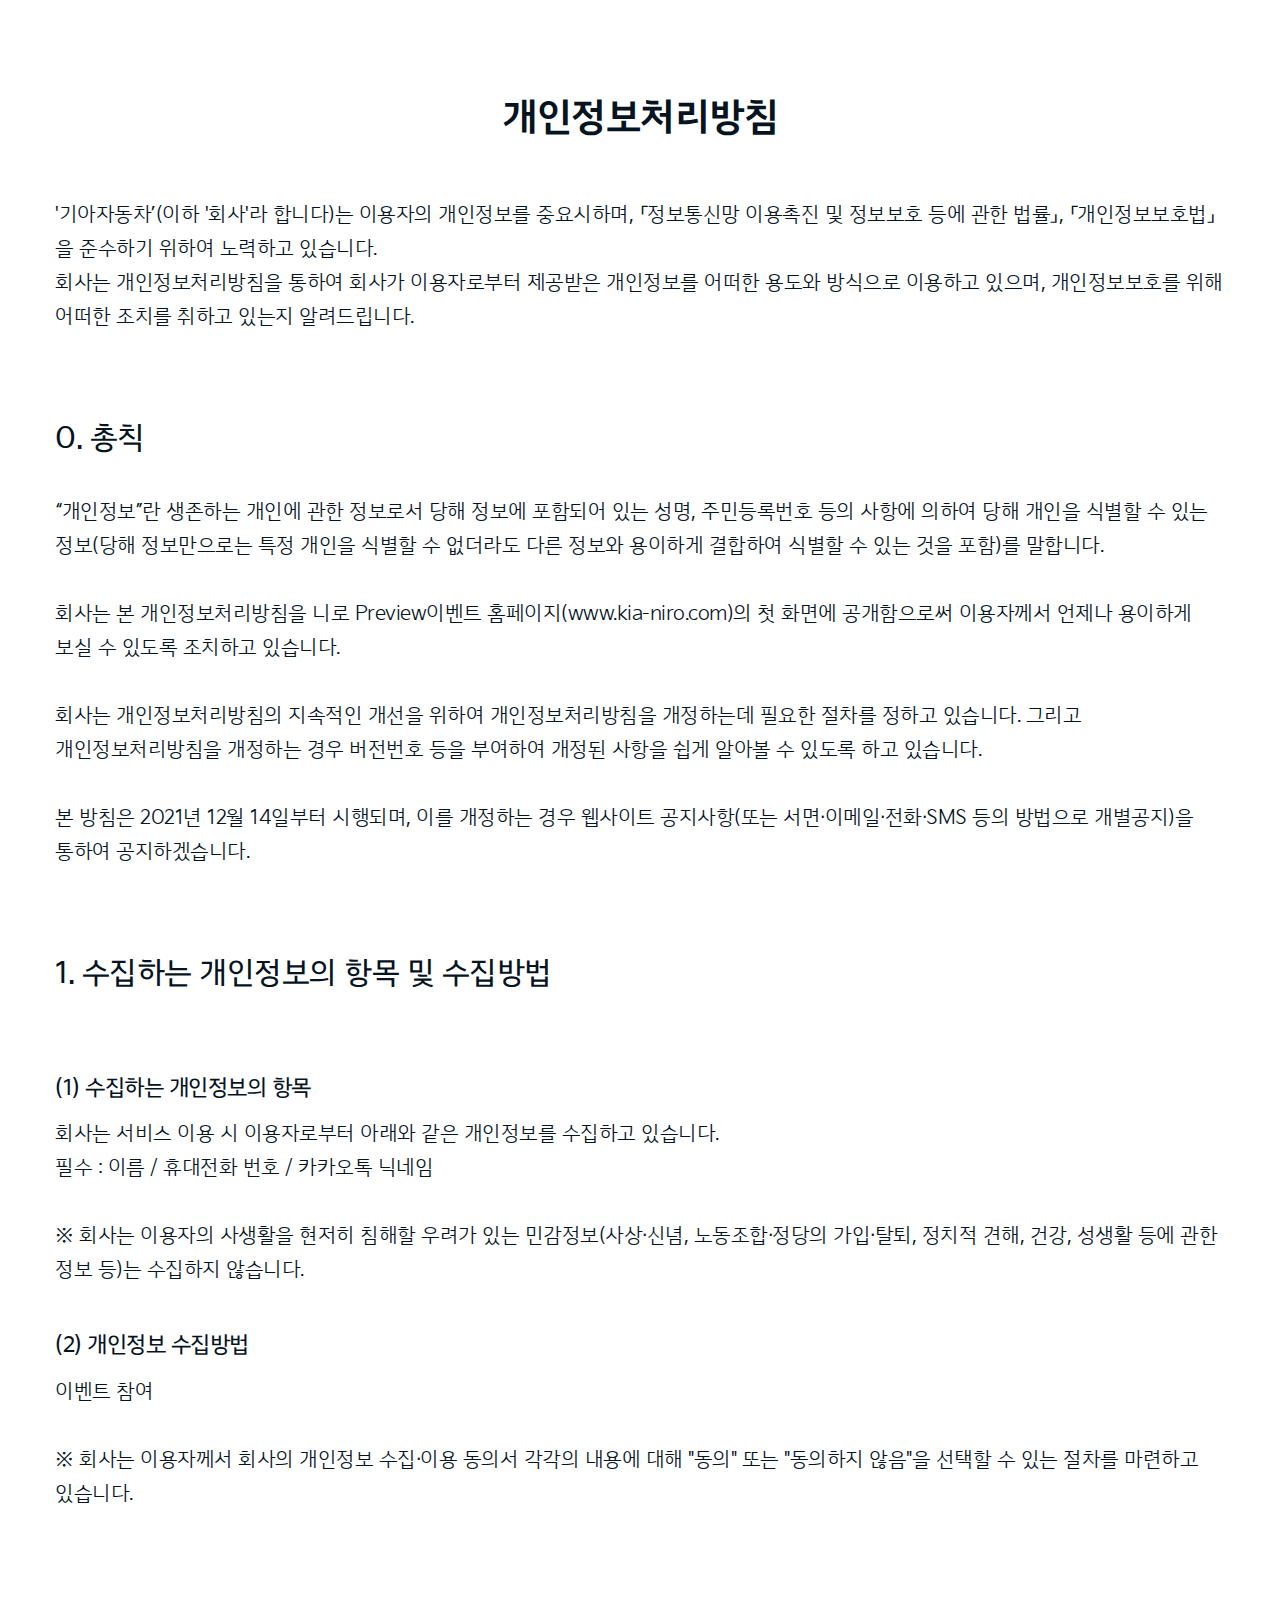
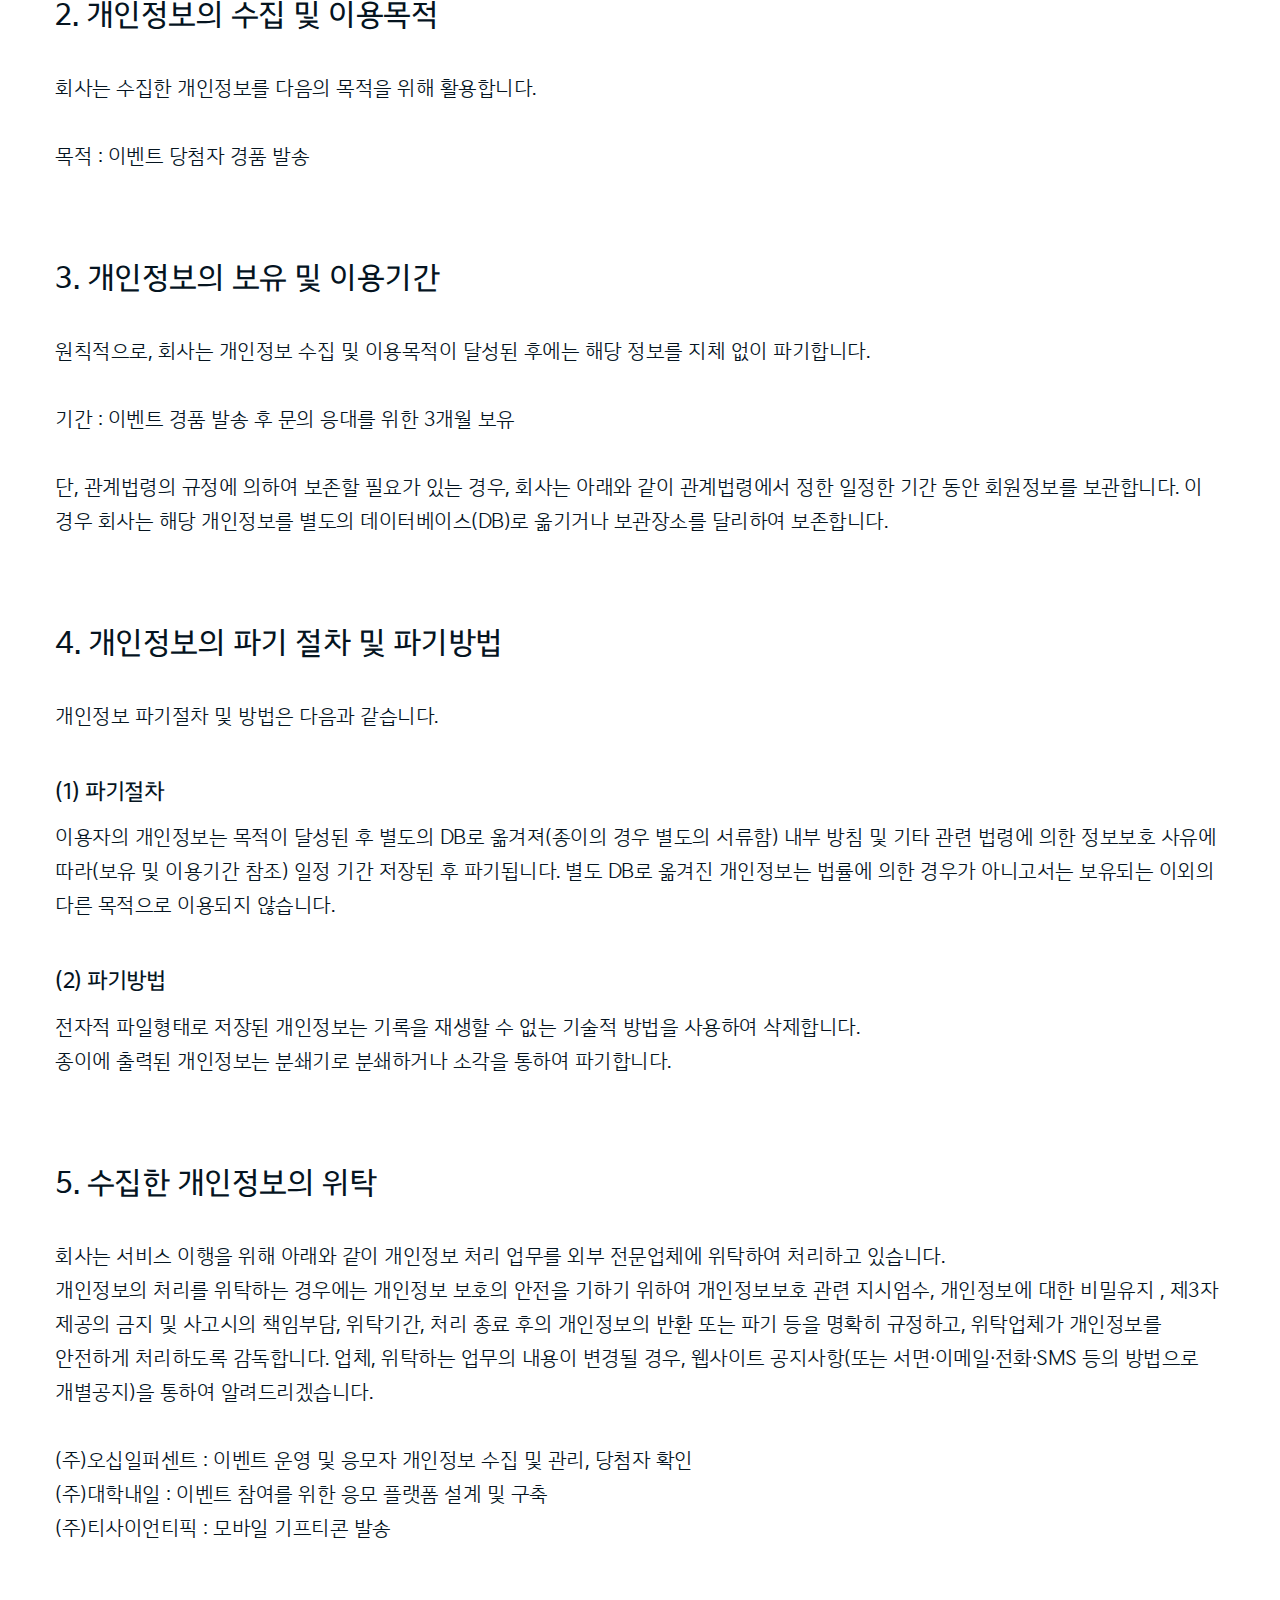
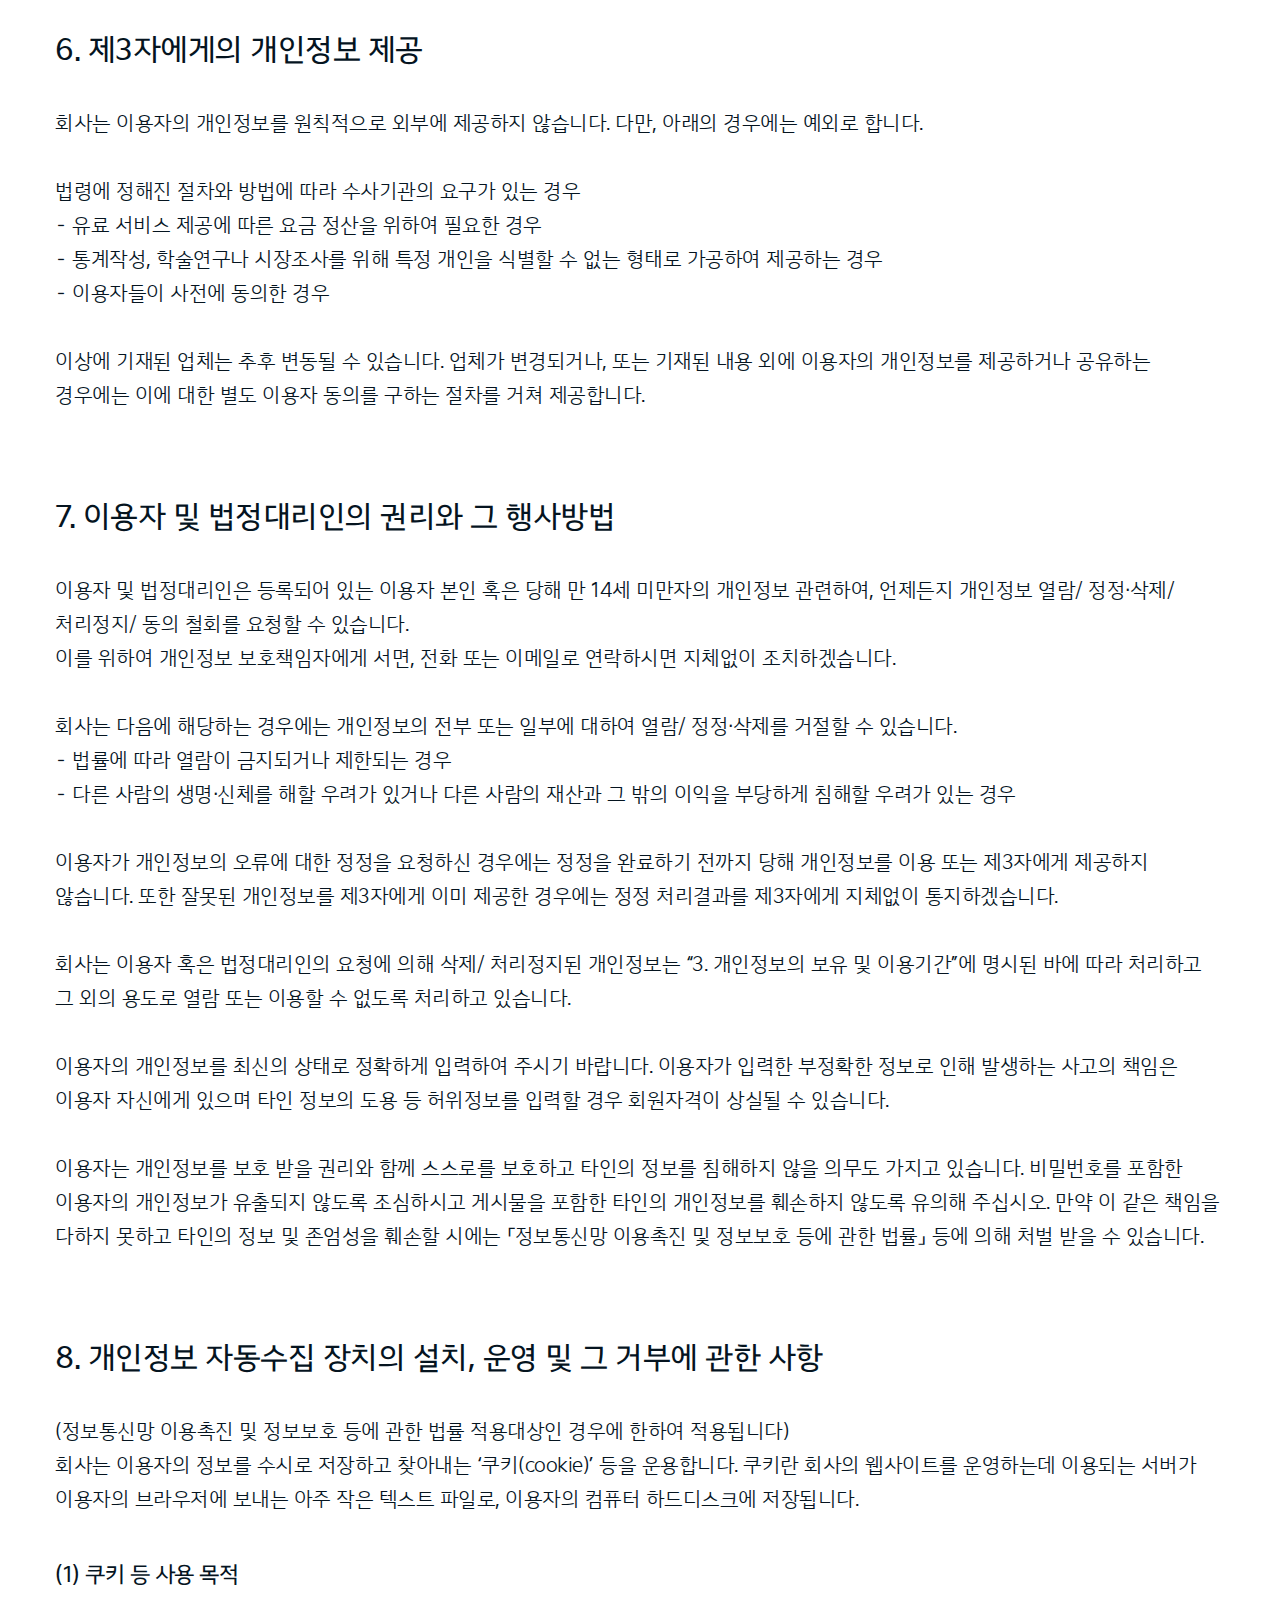
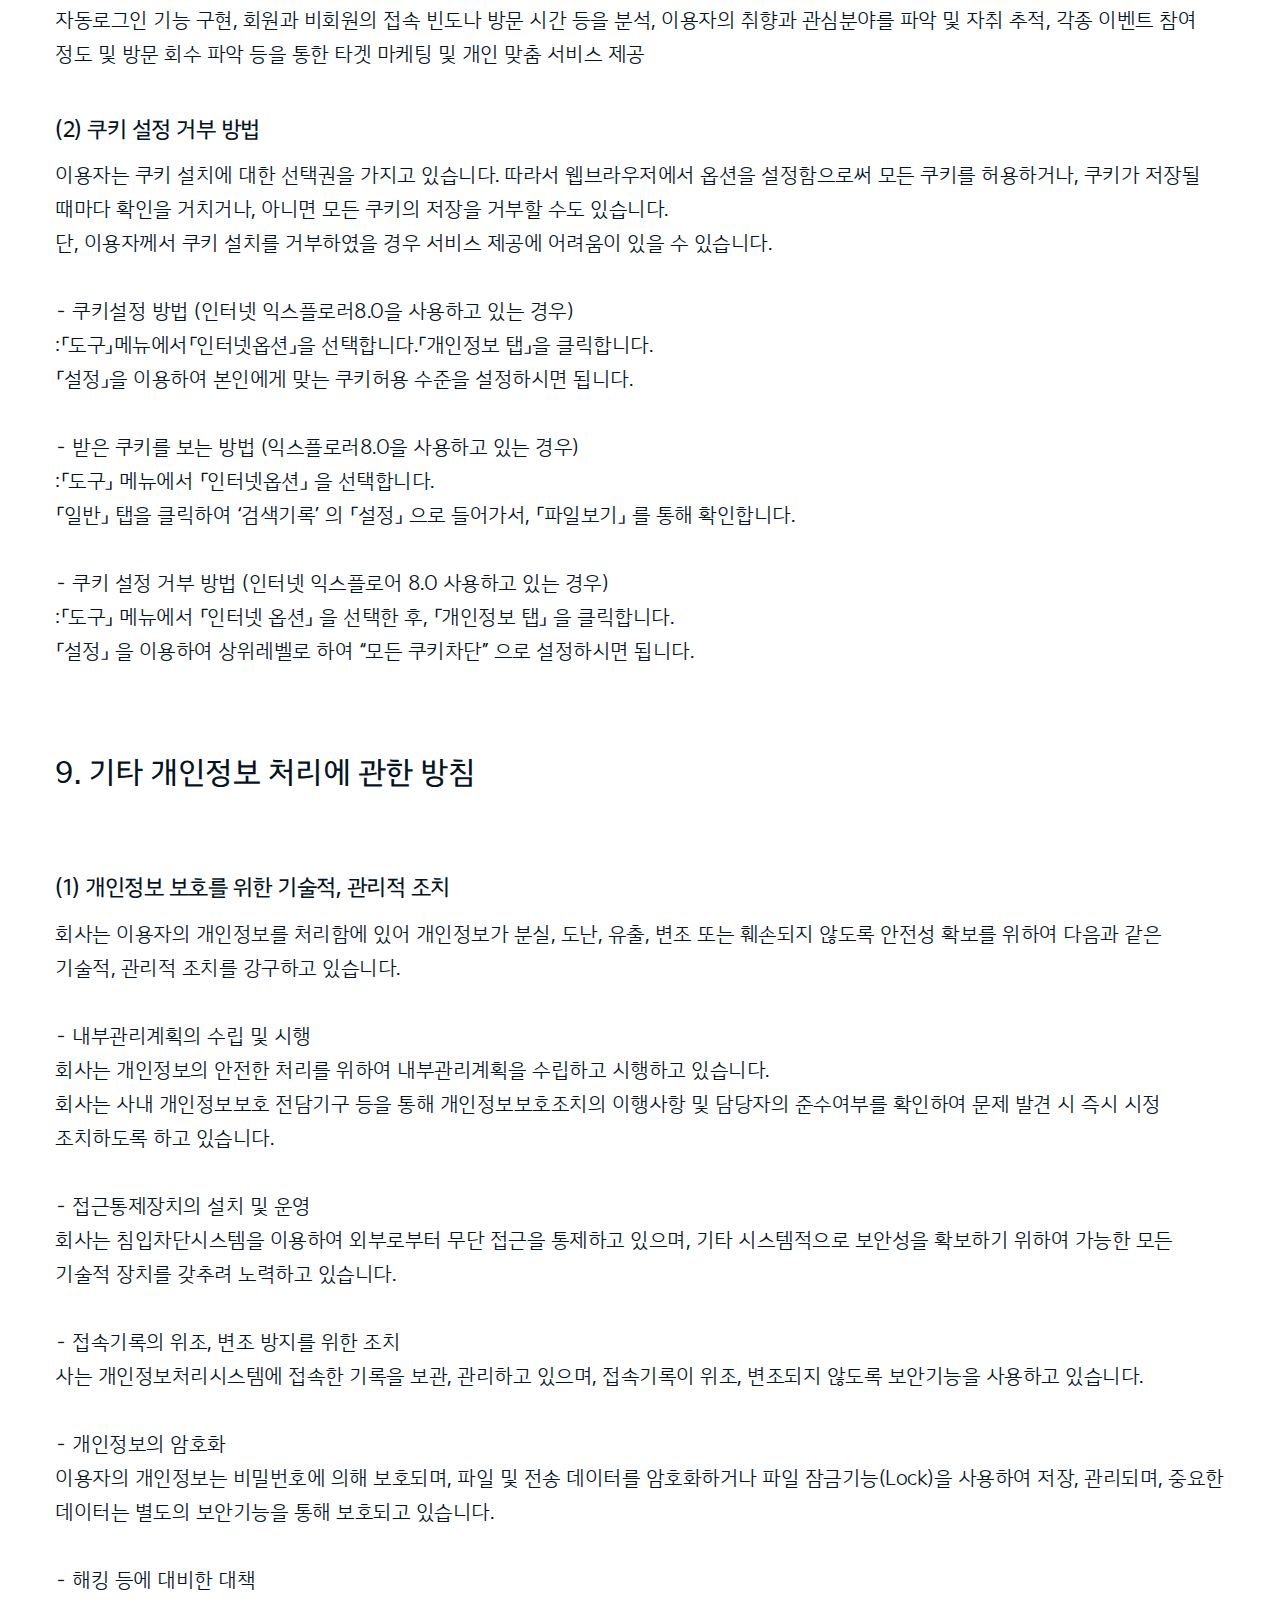
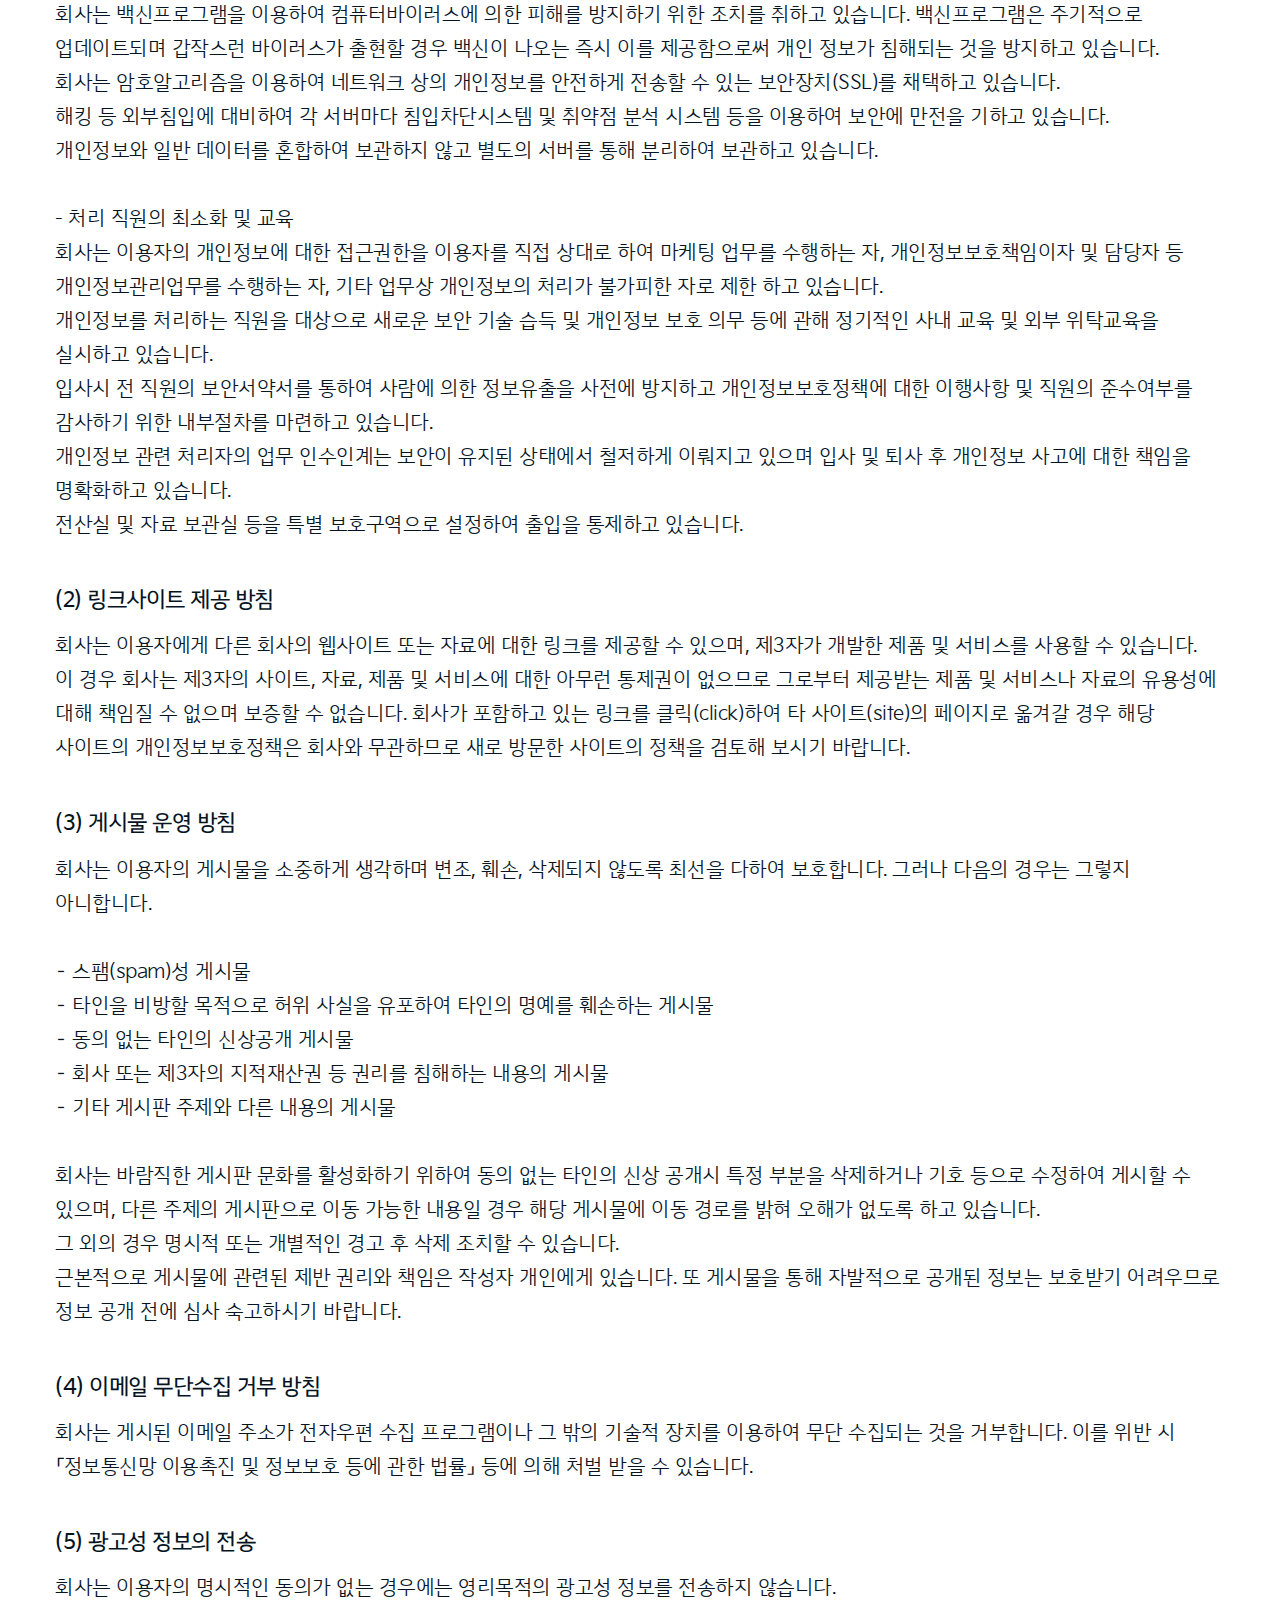
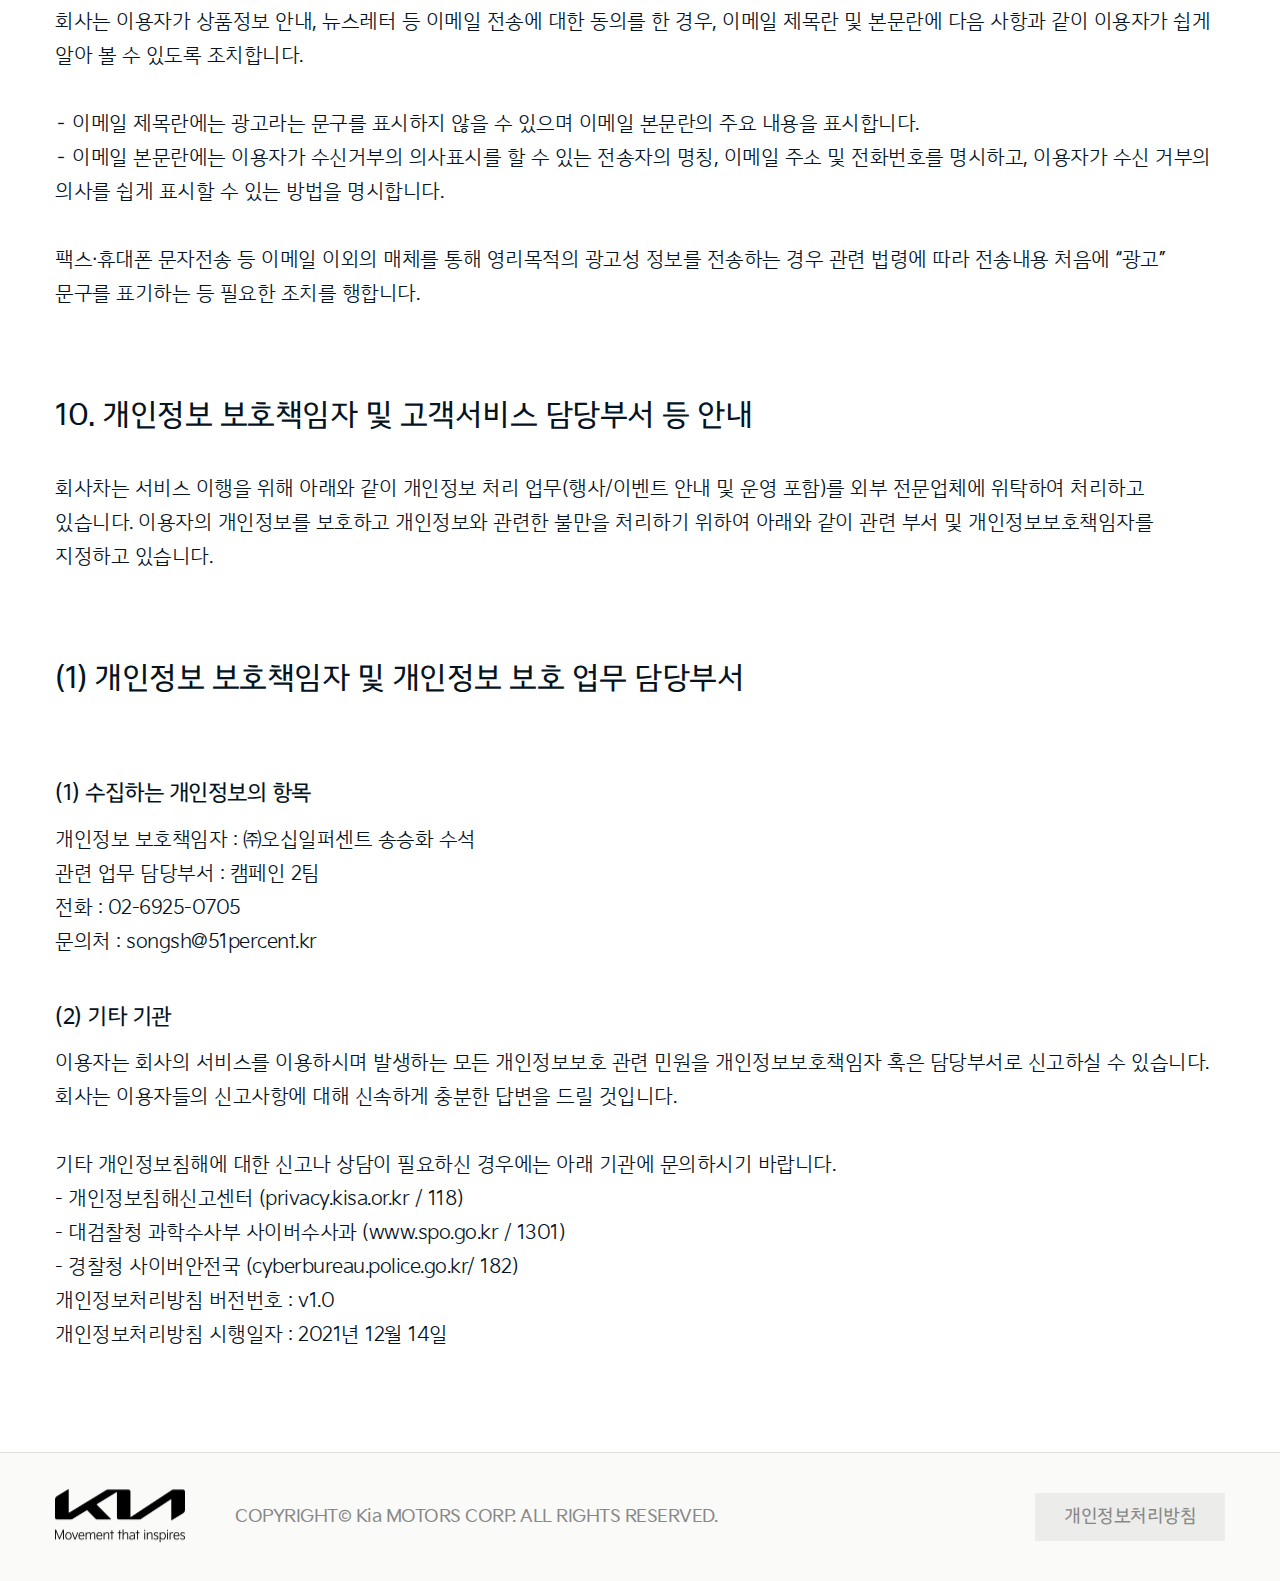
==== commit 7b8ea298: "니로 2021.12.13수정건" ====
--- a/views/html/privacy.html
+++ b/views/html/privacy.html
@@ -43,7 +43,8 @@
                 <dl class="policy-wrap">
                     <dt class="policy-hd-tit fs30">0. 총칙</dt>
                     <dd>
-                        <p class="policy-txt fs20">“개인정보”란 생존하는 개인에 관한 정보로서 당해 정보에 포함되어 있는 성명, 주민등록번호 등의 사항에 의하여 당해 개인을 식별할 수 있는 정보(당해 정보만으로는 특정 개인을 식별할 수 없더라도 다른 정보와 용이하게 결합하여 식별할 수 있는 것을 포함)를 말합니다.<br><br>회사는 본 개인정보처리방침을 니로 Preview이벤트 홈페이지(www.kia-niro.com)의 첫 화면에 공개함으로써 이용자께서 언제나 용이하게 보실 수 있도록 조치하고 있습니다.<br><br>회사는 개인정보처리방침의 지속적인 개선을 위하여 개인정보처리방침을 개정하는데 필요한 절차를 정하고 있습니다. 그리고 개인정보처리방침을 개정하는 경우 버전번호 등을 부여하여 개정된 사항을 쉽게 알아볼 수 있도록 하고 있습니다.<br><br>본 방침은 2021년 12월 07일부터 시행되며, 이를 개정하는 경우 웹사이트 공지사항(또는 서면·이메일·전화·SMS 등의 방법으로 개별공지)을 통하여 공지하겠습니다.</p>
+                        <!-- 1213 label 수정 -->
+                        <p class="policy-txt fs20">“개인정보”란 생존하는 개인에 관한 정보로서 당해 정보에 포함되어 있는 성명, 주민등록번호 등의 사항에 의하여 당해 개인을 식별할 수 있는 정보(당해 정보만으로는 특정 개인을 식별할 수 없더라도 다른 정보와 용이하게 결합하여 식별할 수 있는 것을 포함)를 말합니다.<br><br>회사는 본 개인정보처리방침을 니로 Preview이벤트 홈페이지(www.kia-niro.com)의 첫 화면에 공개함으로써 이용자께서 언제나 용이하게 보실 수 있도록 조치하고 있습니다.<br><br>회사는 개인정보처리방침의 지속적인 개선을 위하여 개인정보처리방침을 개정하는데 필요한 절차를 정하고 있습니다. 그리고 개인정보처리방침을 개정하는 경우 버전번호 등을 부여하여 개정된 사항을 쉽게 알아볼 수 있도록 하고 있습니다.<br><br>본 방침은 2021년 12월 14일부터 시행되며, 이를 개정하는 경우 웹사이트 공지사항(또는 서면·이메일·전화·SMS 등의 방법으로 개별공지)을 통하여 공지하겠습니다.</p>
                     </dd>
                 </dl>
                 <dl class="policy-wrap">
@@ -136,7 +137,8 @@
                     </dd>
                 </dl>
                 <div class="policy-wrap">
-                    <p class="policy-txt fs20">개인정보처리방침 버전번호 : v1.0<br>개인정보처리방침 시행일자 : 2021년 06월 16일</p>
+                    <!-- 1213 label 수정 -->
+                    <p class="policy-txt fs20">개인정보처리방침 버전번호 : v1.0<br>개인정보처리방침 시행일자 : 2021년 12월 14일</p>
                 </div>
             </div>
         </article>
